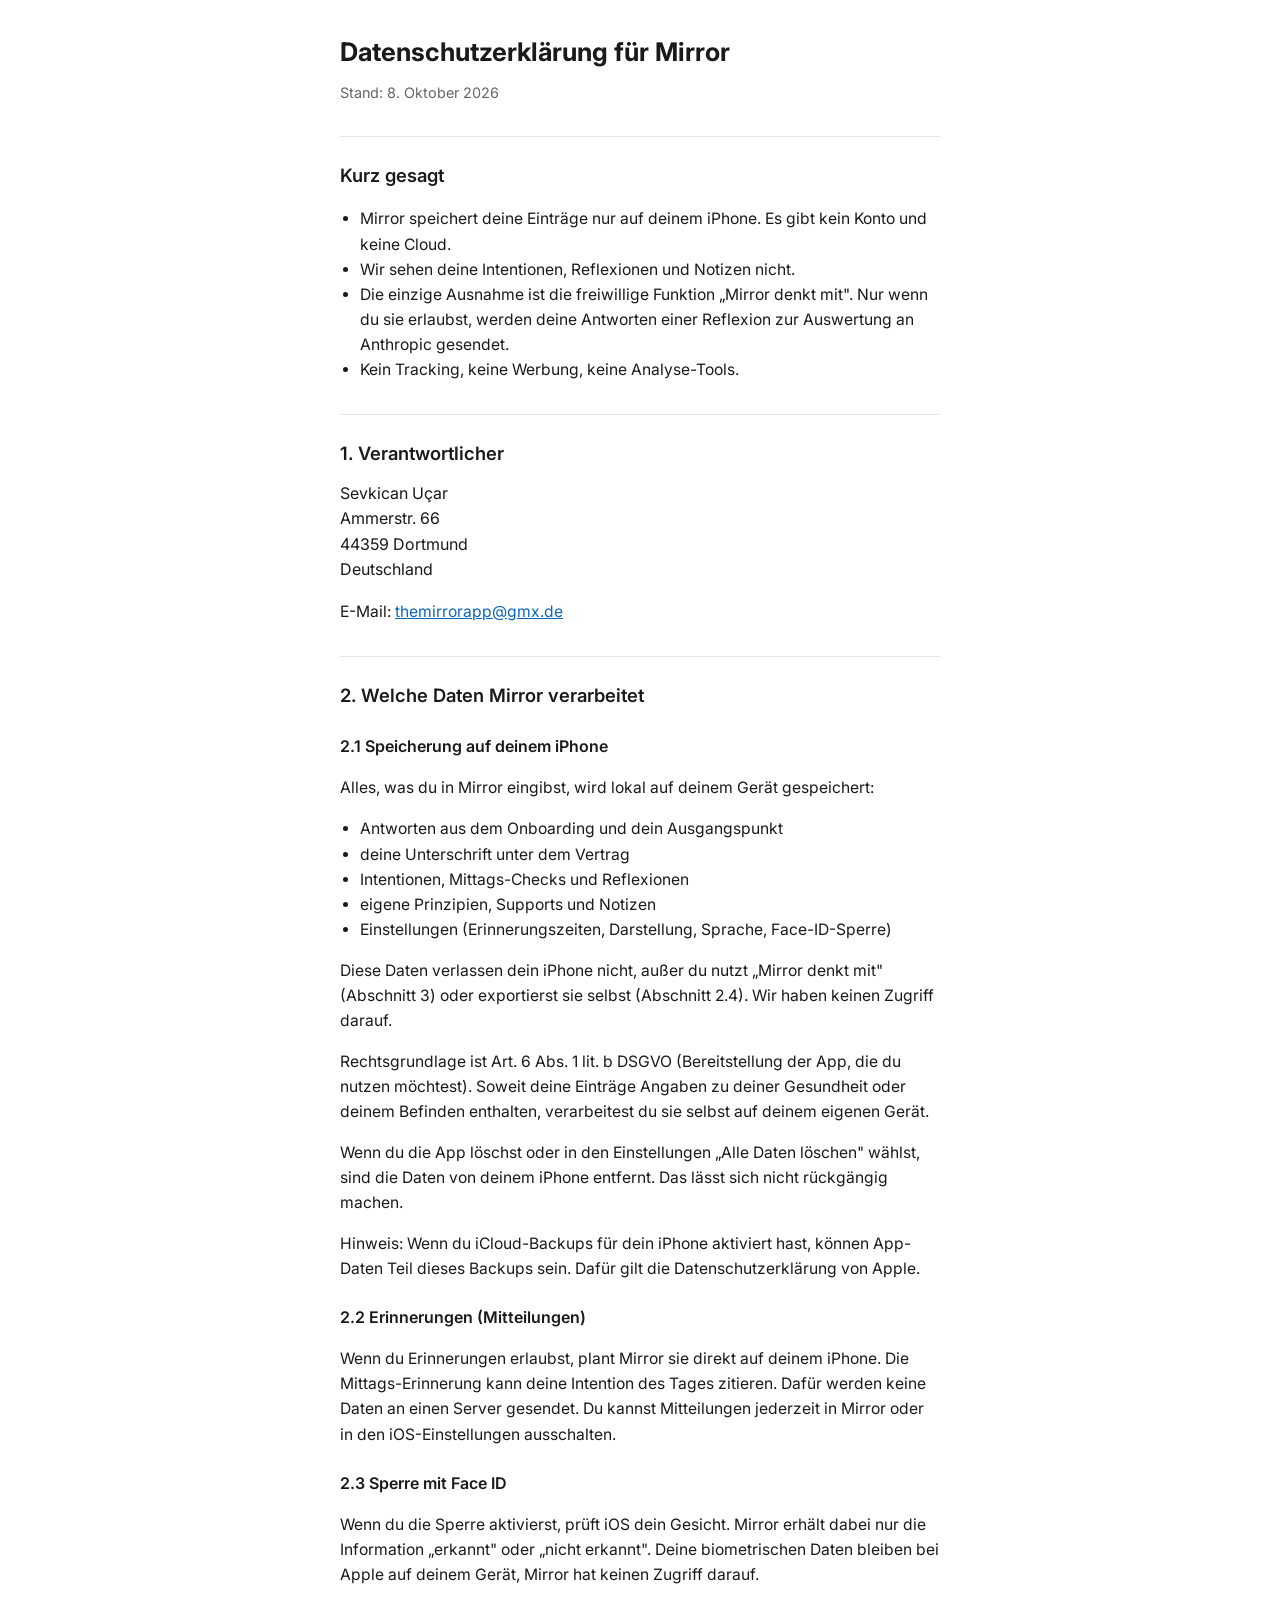
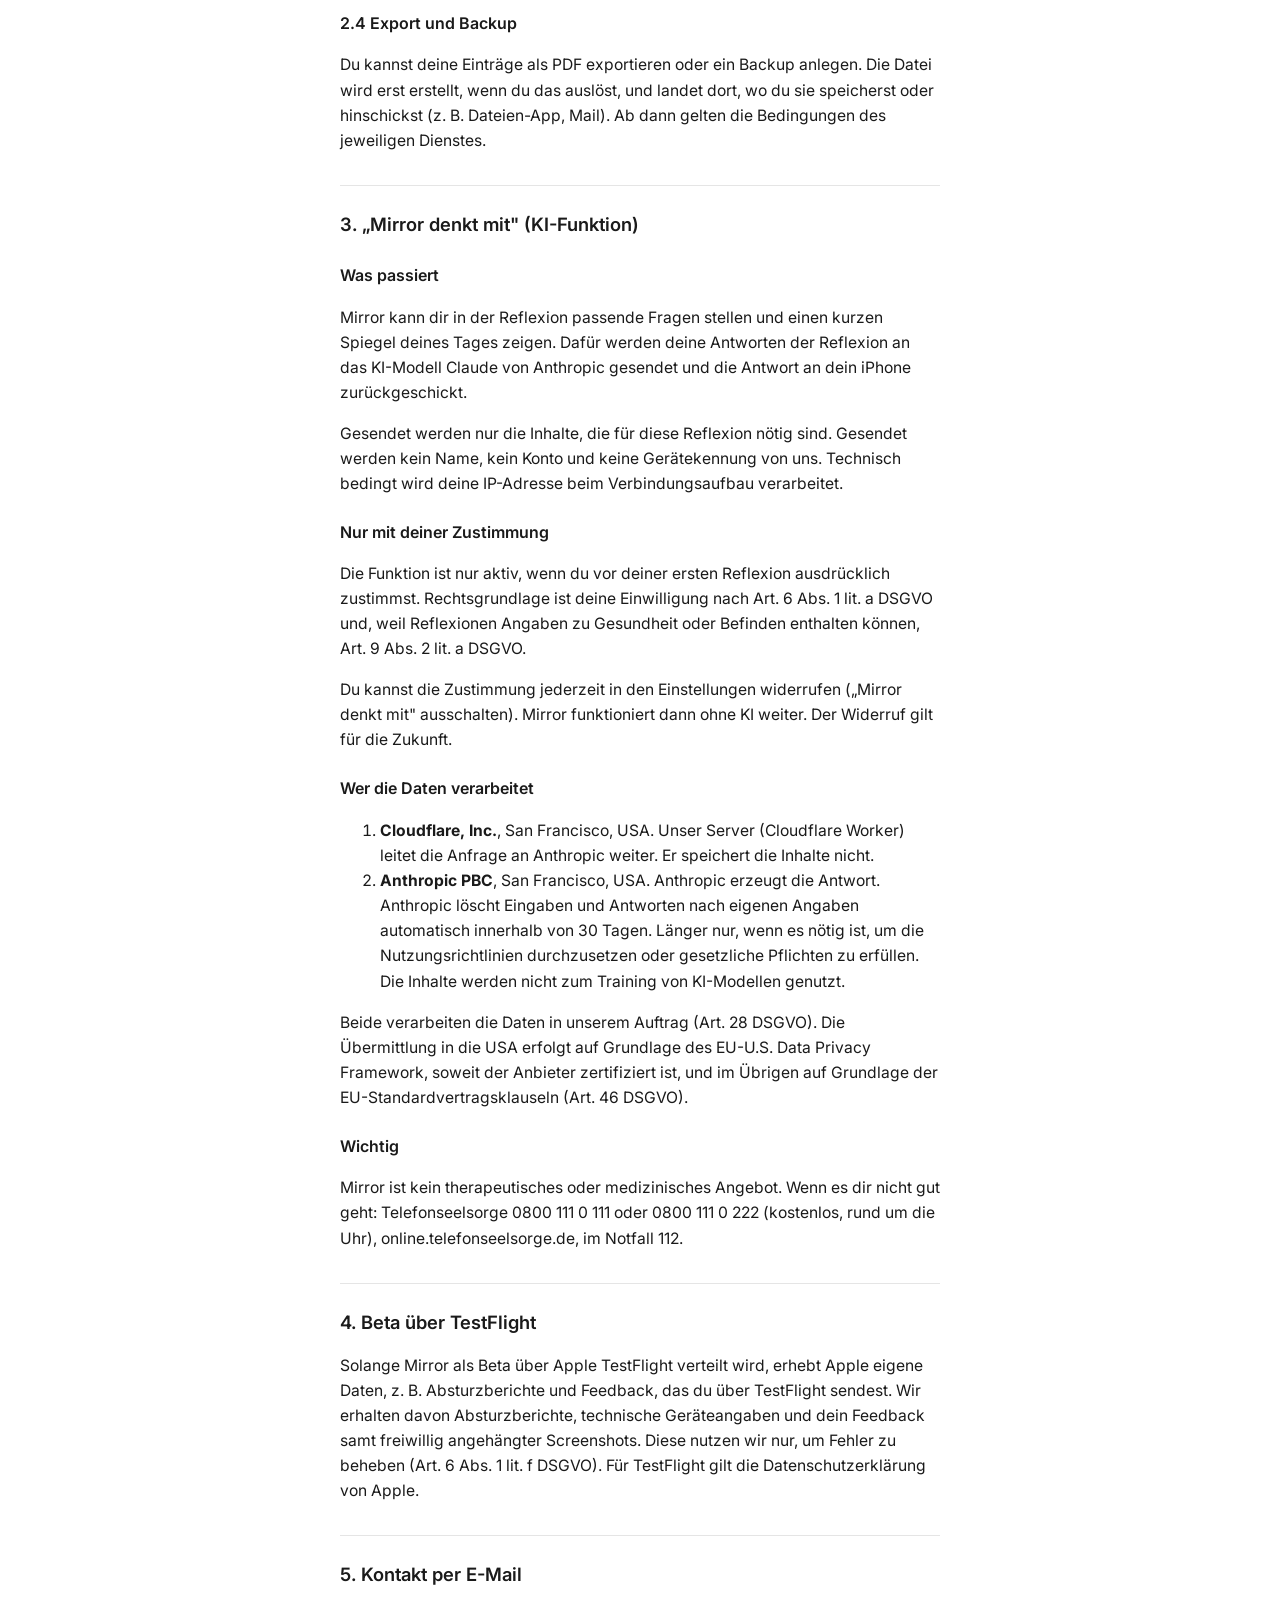
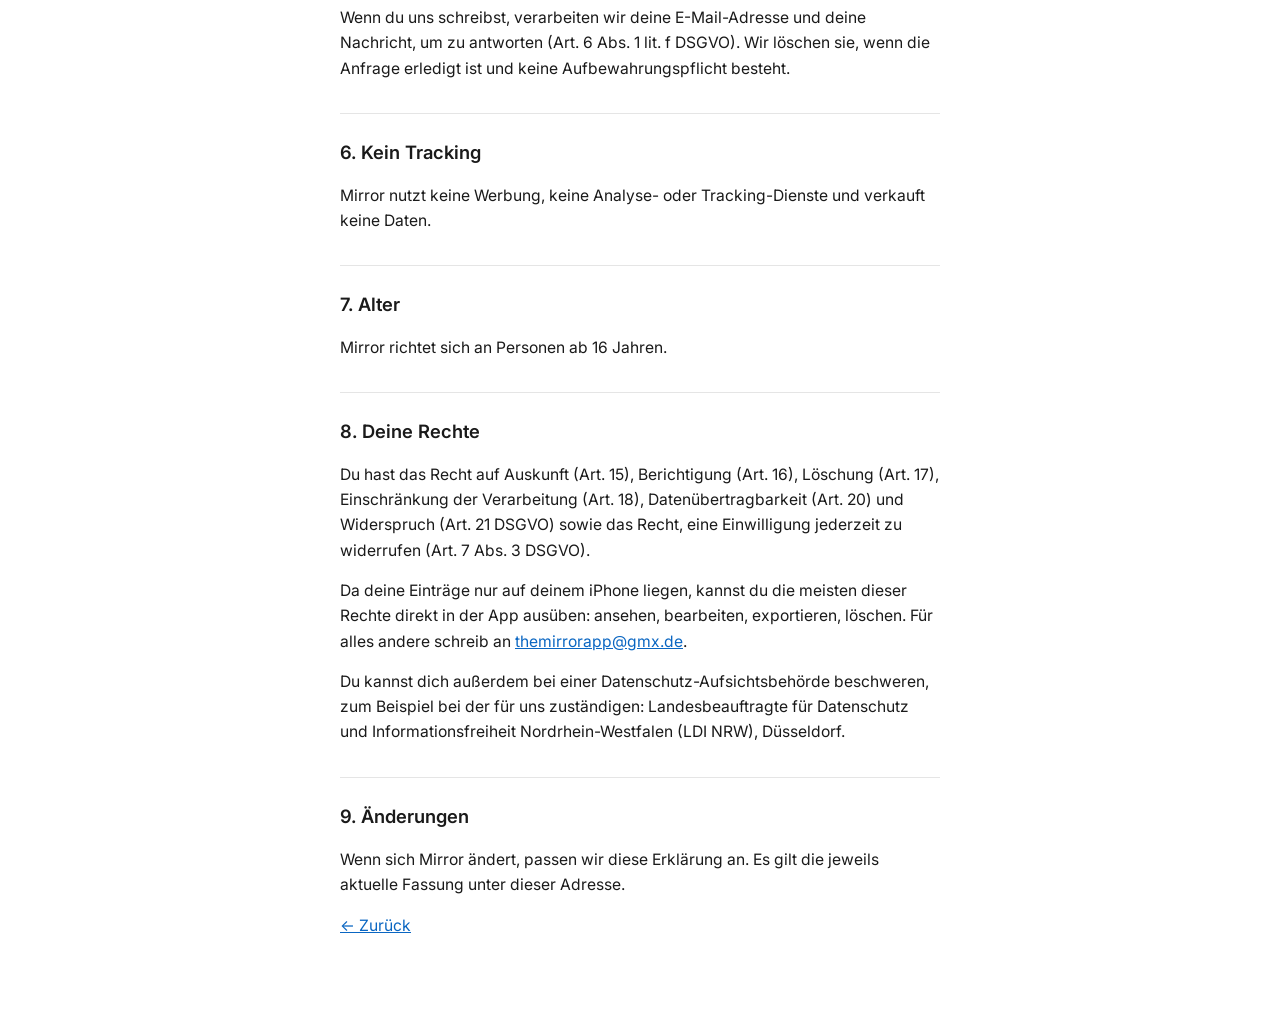
==== datenschutz.html @ 430c2a7f "Datenschutzerklärung und Impressum veröffentlichen Co-Authored-By: Claude Sonnet 5 <noreply@anthropi" ====
<!DOCTYPE html>
<html lang="de">
<head>
<meta charset="UTF-8">
<meta name="viewport" content="width=device-width, initial-scale=1">
<title>Datenschutzerklärung — Mirror</title>
<link rel="preconnect" href="https://fonts.googleapis.com">
<link rel="preconnect" href="https://fonts.gstatic.com" crossorigin>
<link href="https://fonts.googleapis.com/css2?family=Inter:wght@400;600;700&display=swap" rel="stylesheet">
<link rel="stylesheet" href="style.css">
</head>
<body>
<main>
  <h1>Datenschutzerklärung für Mirror</h1>
  <p class="meta">Stand: 8. Oktober 2026</p>

  <h2>Kurz gesagt</h2>
  <ul>
    <li>Mirror speichert deine Einträge nur auf deinem iPhone. Es gibt kein Konto und keine Cloud.</li>
    <li>Wir sehen deine Intentionen, Reflexionen und Notizen nicht.</li>
    <li>Die einzige Ausnahme ist die freiwillige Funktion „Mirror denkt mit". Nur wenn du sie erlaubst, werden deine Antworten einer Reflexion zur Auswertung an Anthropic gesendet.</li>
    <li>Kein Tracking, keine Werbung, keine Analyse-Tools.</li>
  </ul>

  <h2>1. Verantwortlicher</h2>
  <address>
    Sevkican Uçar<br>
    Ammerstr. 66<br>
    44359 Dortmund<br>
    Deutschland
  </address>
  <p>E-Mail: <a href="mailto:themirrorapp@gmx.de">themirrorapp@gmx.de</a></p>

  <h2>2. Welche Daten Mirror verarbeitet</h2>

  <h3>2.1 Speicherung auf deinem iPhone</h3>
  <p>Alles, was du in Mirror eingibst, wird lokal auf deinem Gerät gespeichert:</p>
  <ul>
    <li>Antworten aus dem Onboarding und dein Ausgangspunkt</li>
    <li>deine Unterschrift unter dem Vertrag</li>
    <li>Intentionen, Mittags-Checks und Reflexionen</li>
    <li>eigene Prinzipien, Supports und Notizen</li>
    <li>Einstellungen (Erinnerungszeiten, Darstellung, Sprache, Face-ID-Sperre)</li>
  </ul>
  <p>Diese Daten verlassen dein iPhone nicht, außer du nutzt „Mirror denkt mit" (Abschnitt 3) oder exportierst sie selbst (Abschnitt 2.4). Wir haben keinen Zugriff darauf.</p>
  <p>Rechtsgrundlage ist Art. 6 Abs. 1 lit. b DSGVO (Bereitstellung der App, die du nutzen möchtest). Soweit deine Einträge Angaben zu deiner Gesundheit oder deinem Befinden enthalten, verarbeitest du sie selbst auf deinem eigenen Gerät.</p>
  <p>Wenn du die App löschst oder in den Einstellungen „Alle Daten löschen" wählst, sind die Daten von deinem iPhone entfernt. Das lässt sich nicht rückgängig machen.</p>
  <p>Hinweis: Wenn du iCloud-Backups für dein iPhone aktiviert hast, können App-Daten Teil dieses Backups sein. Dafür gilt die Datenschutzerklärung von Apple.</p>

  <h3>2.2 Erinnerungen (Mitteilungen)</h3>
  <p>Wenn du Erinnerungen erlaubst, plant Mirror sie direkt auf deinem iPhone. Die Mittags-Erinnerung kann deine Intention des Tages zitieren. Dafür werden keine Daten an einen Server gesendet. Du kannst Mitteilungen jederzeit in Mirror oder in den iOS-Einstellungen ausschalten.</p>

  <h3>2.3 Sperre mit Face ID</h3>
  <p>Wenn du die Sperre aktivierst, prüft iOS dein Gesicht. Mirror erhält dabei nur die Information „erkannt" oder „nicht erkannt". Deine biometrischen Daten bleiben bei Apple auf deinem Gerät, Mirror hat keinen Zugriff darauf.</p>

  <h3>2.4 Export und Backup</h3>
  <p>Du kannst deine Einträge als PDF exportieren oder ein Backup anlegen. Die Datei wird erst erstellt, wenn du das auslöst, und landet dort, wo du sie speicherst oder hinschickst (z. B. Dateien-App, Mail). Ab dann gelten die Bedingungen des jeweiligen Dienstes.</p>

  <h2>3. „Mirror denkt mit" (KI-Funktion)</h2>

  <h3>Was passiert</h3>
  <p>Mirror kann dir in der Reflexion passende Fragen stellen und einen kurzen Spiegel deines Tages zeigen. Dafür werden deine Antworten der Reflexion an das KI-Modell Claude von Anthropic gesendet und die Antwort an dein iPhone zurückgeschickt.</p>
  <p>Gesendet werden nur die Inhalte, die für diese Reflexion nötig sind. Gesendet werden kein Name, kein Konto und keine Gerätekennung von uns. Technisch bedingt wird deine IP-Adresse beim Verbindungsaufbau verarbeitet.</p>

  <h3>Nur mit deiner Zustimmung</h3>
  <p>Die Funktion ist nur aktiv, wenn du vor deiner ersten Reflexion ausdrücklich zustimmst. Rechtsgrundlage ist deine Einwilligung nach Art. 6 Abs. 1 lit. a DSGVO und, weil Reflexionen Angaben zu Gesundheit oder Befinden enthalten können, Art. 9 Abs. 2 lit. a DSGVO.</p>
  <p>Du kannst die Zustimmung jederzeit in den Einstellungen widerrufen („Mirror denkt mit" ausschalten). Mirror funktioniert dann ohne KI weiter. Der Widerruf gilt für die Zukunft.</p>

  <h3>Wer die Daten verarbeitet</h3>
  <ol>
    <li><strong>Cloudflare, Inc.</strong>, San Francisco, USA. Unser Server (Cloudflare Worker) leitet die Anfrage an Anthropic weiter. Er speichert die Inhalte nicht.</li>
    <li><strong>Anthropic PBC</strong>, San Francisco, USA. Anthropic erzeugt die Antwort. Anthropic löscht Eingaben und Antworten nach eigenen Angaben automatisch innerhalb von 30 Tagen. Länger nur, wenn es nötig ist, um die Nutzungsrichtlinien durchzusetzen oder gesetzliche Pflichten zu erfüllen. Die Inhalte werden nicht zum Training von KI-Modellen genutzt.</li>
  </ol>
  <p>Beide verarbeiten die Daten in unserem Auftrag (Art. 28 DSGVO). Die Übermittlung in die USA erfolgt auf Grundlage des EU-U.S. Data Privacy Framework, soweit der Anbieter zertifiziert ist, und im Übrigen auf Grundlage der EU-Standardvertragsklauseln (Art. 46 DSGVO).</p>

  <h3>Wichtig</h3>
  <p>Mirror ist kein therapeutisches oder medizinisches Angebot. Wenn es dir nicht gut geht: Telefonseelsorge 0800 111 0 111 oder 0800 111 0 222 (kostenlos, rund um die Uhr), online.telefonseelsorge.de, im Notfall 112.</p>

  <h2>4. Beta über TestFlight</h2>
  <p>Solange Mirror als Beta über Apple TestFlight verteilt wird, erhebt Apple eigene Daten, z. B. Absturzberichte und Feedback, das du über TestFlight sendest. Wir erhalten davon Absturzberichte, technische Geräteangaben und dein Feedback samt freiwillig angehängter Screenshots. Diese nutzen wir nur, um Fehler zu beheben (Art. 6 Abs. 1 lit. f DSGVO). Für TestFlight gilt die Datenschutzerklärung von Apple.</p>

  <h2>5. Kontakt per E-Mail</h2>
  <p>Wenn du uns schreibst, verarbeiten wir deine E-Mail-Adresse und deine Nachricht, um zu antworten (Art. 6 Abs. 1 lit. f DSGVO). Wir löschen sie, wenn die Anfrage erledigt ist und keine Aufbewahrungspflicht besteht.</p>

  <h2>6. Kein Tracking</h2>
  <p>Mirror nutzt keine Werbung, keine Analyse- oder Tracking-Dienste und verkauft keine Daten.</p>

  <h2>7. Alter</h2>
  <p>Mirror richtet sich an Personen ab 16 Jahren.</p>

  <h2>8. Deine Rechte</h2>
  <p>Du hast das Recht auf Auskunft (Art. 15), Berichtigung (Art. 16), Löschung (Art. 17), Einschränkung der Verarbeitung (Art. 18), Datenübertragbarkeit (Art. 20) und Widerspruch (Art. 21 DSGVO) sowie das Recht, eine Einwilligung jederzeit zu widerrufen (Art. 7 Abs. 3 DSGVO).</p>
  <p>Da deine Einträge nur auf deinem iPhone liegen, kannst du die meisten dieser Rechte direkt in der App ausüben: ansehen, bearbeiten, exportieren, löschen. Für alles andere schreib an <a href="mailto:themirrorapp@gmx.de">themirrorapp@gmx.de</a>.</p>
  <p>Du kannst dich außerdem bei einer Datenschutz-Aufsichtsbehörde beschweren, zum Beispiel bei der für uns zuständigen: Landesbeauftragte für Datenschutz und Informationsfreiheit Nordrhein-Westfalen (LDI NRW), Düsseldorf.</p>

  <h2>9. Änderungen</h2>
  <p>Wenn sich Mirror ändert, passen wir diese Erklärung an. Es gilt die jeweils aktuelle Fassung unter dieser Adresse.</p>

  <p><a href="index.html">&larr; Zurück</a></p>
</main>
</body>
</html>
---- style.css ----
:root {
  --bg: #ffffff;
  --fg: #1a1a1a;
  --muted: #666666;
  --link: #0a66c2;
  --border: #e5e5e5;
}

@media (prefers-color-scheme: dark) {
  :root {
    --bg: #121212;
    --fg: #f0f0f0;
    --muted: #a0a0a0;
    --link: #6ab0f3;
    --border: #2a2a2a;
  }
}

* {
  box-sizing: border-box;
}

body {
  margin: 0;
  background: var(--bg);
  color: var(--fg);
  font-family: 'Inter', -apple-system, BlinkMacSystemFont, 'Segoe UI', sans-serif;
  line-height: 1.6;
  -webkit-font-smoothing: antialiased;
}

main {
  max-width: 640px;
  margin: 0 auto;
  padding: 32px 20px 64px;
}

h1 {
  font-size: 1.6rem;
  font-weight: 700;
  margin: 0 0 8px;
}

h2 {
  font-size: 1.15rem;
  font-weight: 600;
  margin: 32px 0 12px;
  border-top: 1px solid var(--border);
  padding-top: 24px;
}

h3 {
  font-size: 1rem;
  font-weight: 600;
  margin: 24px 0 8px;
}

p, li {
  font-size: 0.98rem;
}

.meta {
  color: var(--muted);
  font-size: 0.9rem;
  margin: 0 0 24px;
}

a {
  color: var(--link);
  text-decoration: underline;
}

ul {
  padding-left: 20px;
}

.index-links {
  list-style: none;
  padding: 0;
  margin-top: 24px;
}

.index-links li {
  margin-bottom: 12px;
}

.index-links a {
  display: inline-block;
  font-size: 1.05rem;
}

address {
  font-style: normal;
}
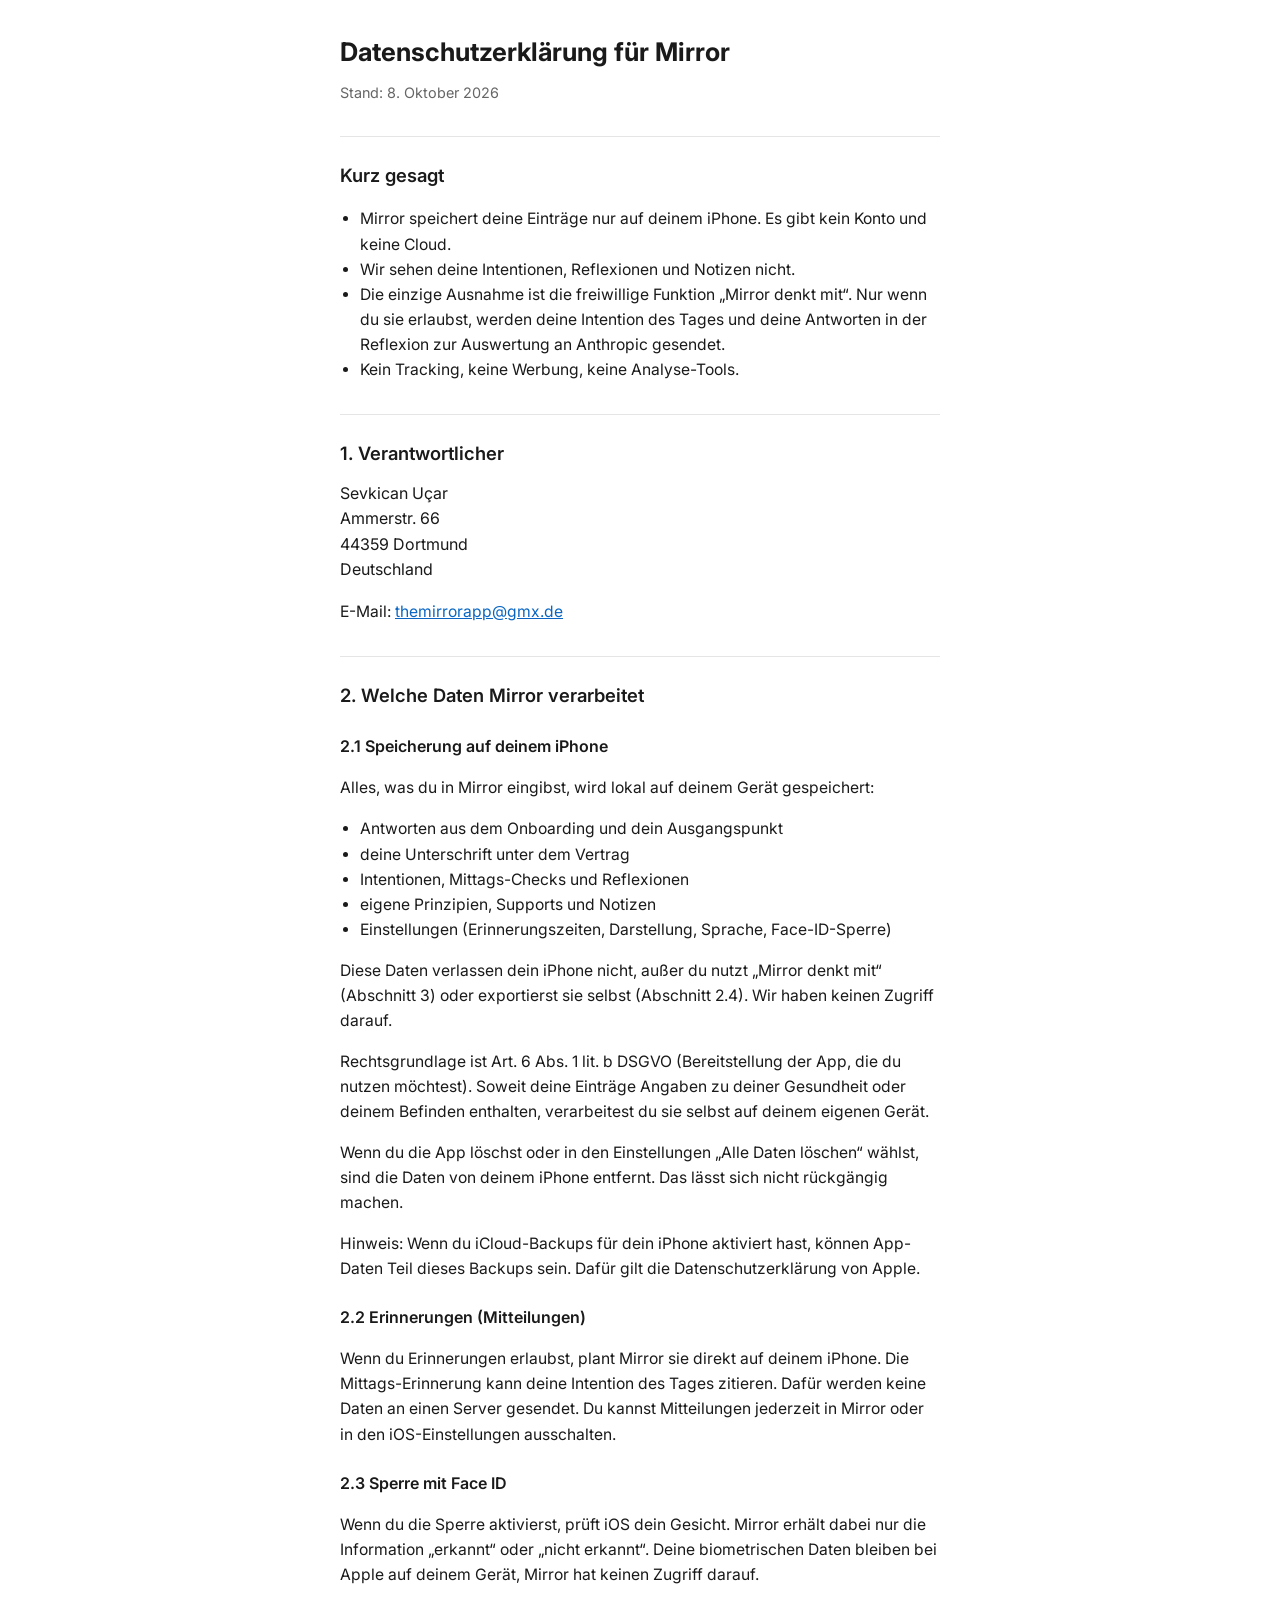
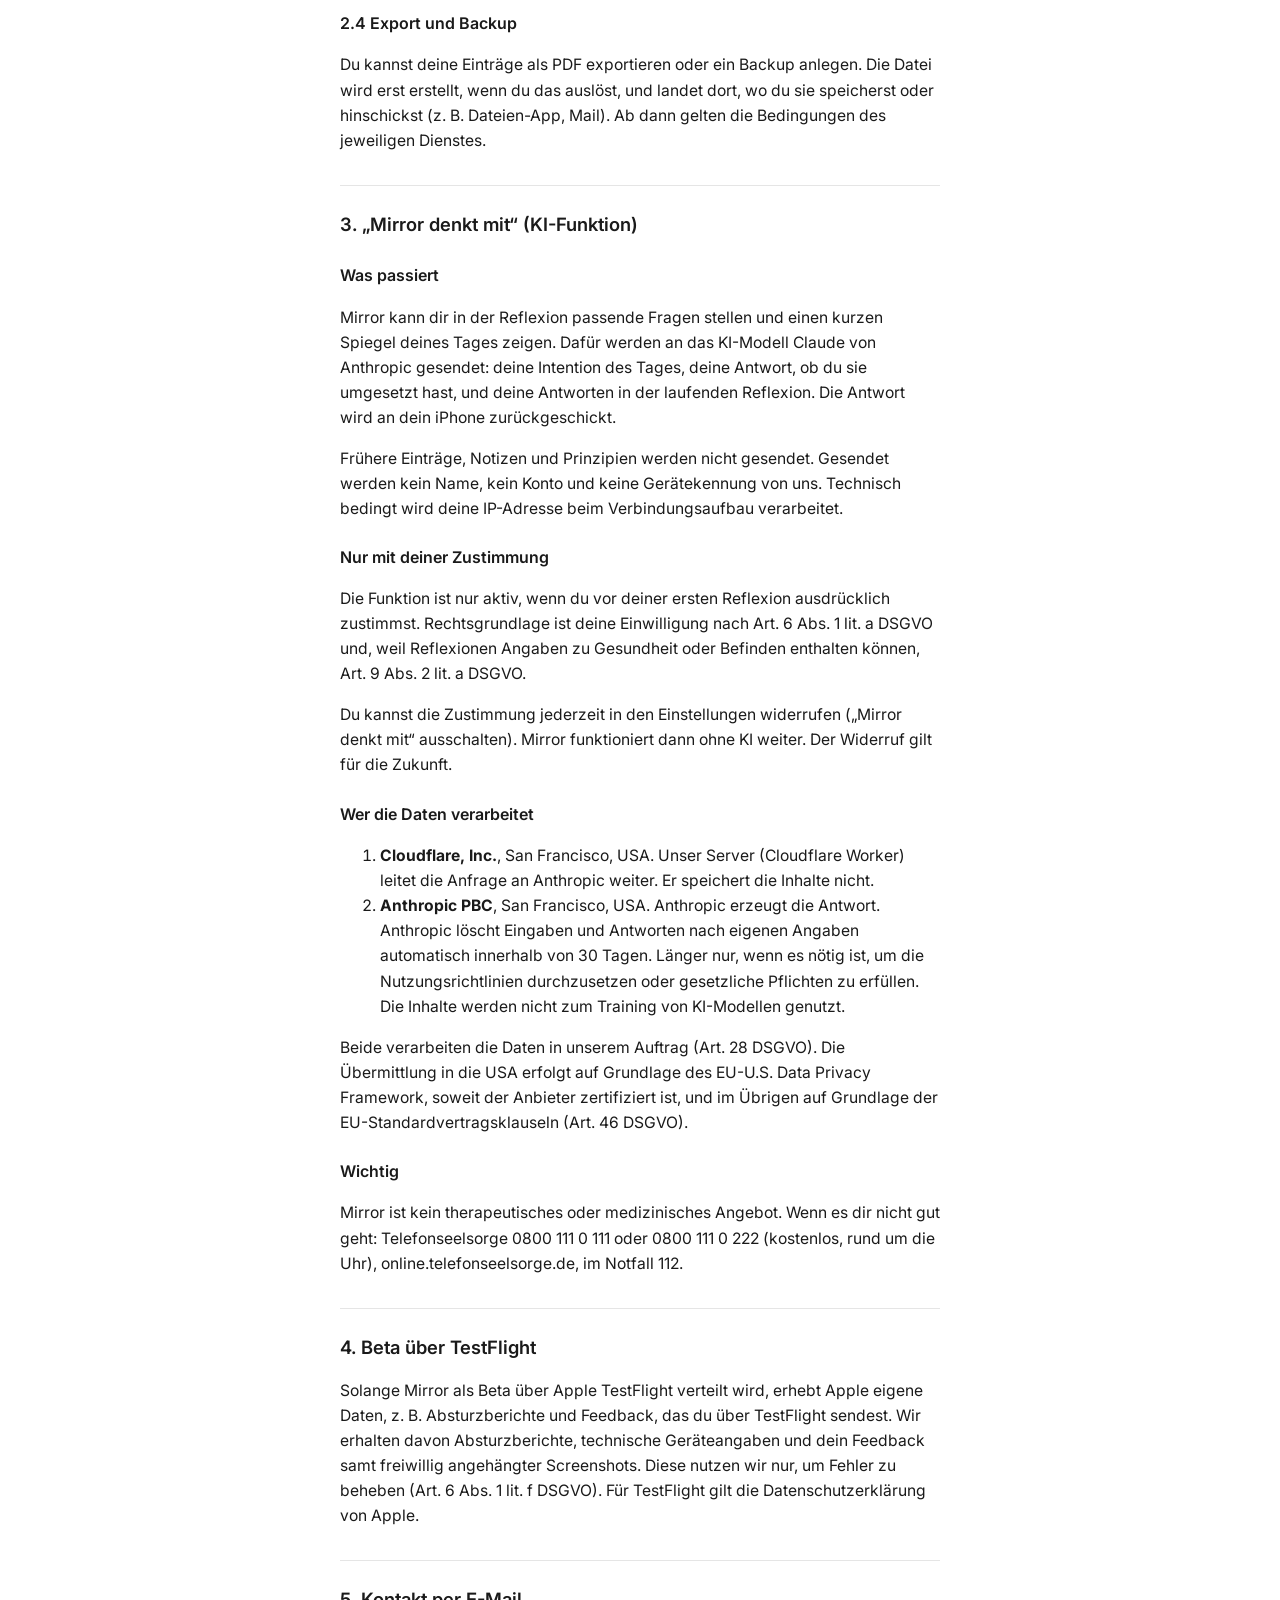
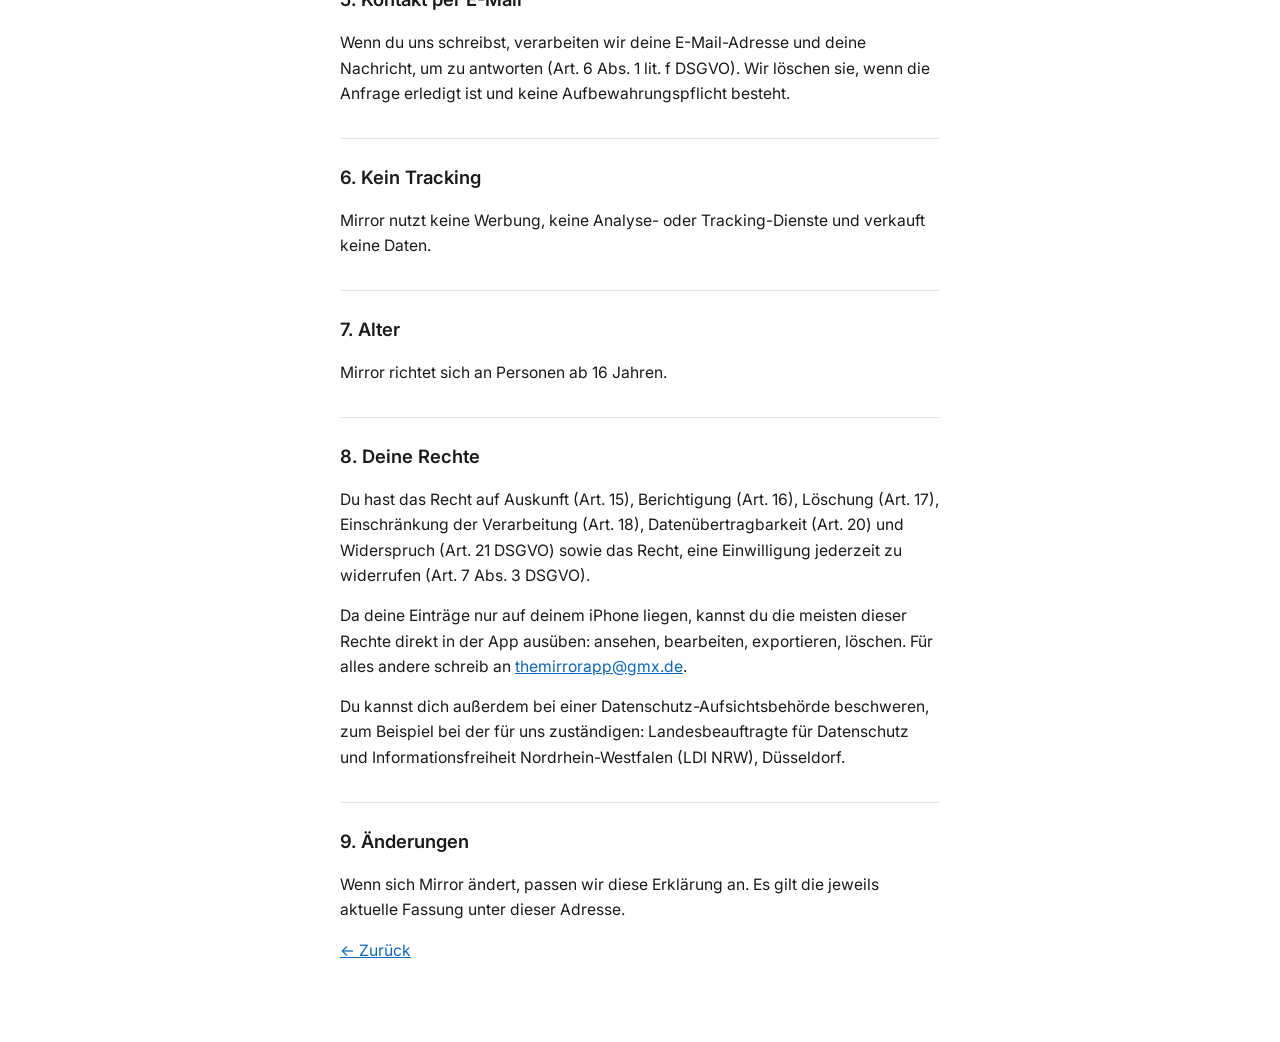
==== commit b3e7f3c4: "Datenschutzerklärung: gesendete Daten bei „Mirror denkt mit“ präzisiert Außerdem schließende Anführu" ====
--- a/datenschutz.html
+++ b/datenschutz.html
@@ -18,7 +18,7 @@
   <ul>
     <li>Mirror speichert deine Einträge nur auf deinem iPhone. Es gibt kein Konto und keine Cloud.</li>
     <li>Wir sehen deine Intentionen, Reflexionen und Notizen nicht.</li>
-    <li>Die einzige Ausnahme ist die freiwillige Funktion „Mirror denkt mit". Nur wenn du sie erlaubst, werden deine Antworten einer Reflexion zur Auswertung an Anthropic gesendet.</li>
+    <li>Die einzige Ausnahme ist die freiwillige Funktion „Mirror denkt mit“. Nur wenn du sie erlaubst, werden deine Intention des Tages und deine Antworten in der Reflexion zur Auswertung an Anthropic gesendet.</li>
     <li>Kein Tracking, keine Werbung, keine Analyse-Tools.</li>
   </ul>
 
@@ -42,29 +42,29 @@
     <li>eigene Prinzipien, Supports und Notizen</li>
     <li>Einstellungen (Erinnerungszeiten, Darstellung, Sprache, Face-ID-Sperre)</li>
   </ul>
-  <p>Diese Daten verlassen dein iPhone nicht, außer du nutzt „Mirror denkt mit" (Abschnitt 3) oder exportierst sie selbst (Abschnitt 2.4). Wir haben keinen Zugriff darauf.</p>
+  <p>Diese Daten verlassen dein iPhone nicht, außer du nutzt „Mirror denkt mit“ (Abschnitt 3) oder exportierst sie selbst (Abschnitt 2.4). Wir haben keinen Zugriff darauf.</p>
   <p>Rechtsgrundlage ist Art. 6 Abs. 1 lit. b DSGVO (Bereitstellung der App, die du nutzen möchtest). Soweit deine Einträge Angaben zu deiner Gesundheit oder deinem Befinden enthalten, verarbeitest du sie selbst auf deinem eigenen Gerät.</p>
-  <p>Wenn du die App löschst oder in den Einstellungen „Alle Daten löschen" wählst, sind die Daten von deinem iPhone entfernt. Das lässt sich nicht rückgängig machen.</p>
+  <p>Wenn du die App löschst oder in den Einstellungen „Alle Daten löschen“ wählst, sind die Daten von deinem iPhone entfernt. Das lässt sich nicht rückgängig machen.</p>
   <p>Hinweis: Wenn du iCloud-Backups für dein iPhone aktiviert hast, können App-Daten Teil dieses Backups sein. Dafür gilt die Datenschutzerklärung von Apple.</p>
 
   <h3>2.2 Erinnerungen (Mitteilungen)</h3>
   <p>Wenn du Erinnerungen erlaubst, plant Mirror sie direkt auf deinem iPhone. Die Mittags-Erinnerung kann deine Intention des Tages zitieren. Dafür werden keine Daten an einen Server gesendet. Du kannst Mitteilungen jederzeit in Mirror oder in den iOS-Einstellungen ausschalten.</p>
 
   <h3>2.3 Sperre mit Face ID</h3>
-  <p>Wenn du die Sperre aktivierst, prüft iOS dein Gesicht. Mirror erhält dabei nur die Information „erkannt" oder „nicht erkannt". Deine biometrischen Daten bleiben bei Apple auf deinem Gerät, Mirror hat keinen Zugriff darauf.</p>
+  <p>Wenn du die Sperre aktivierst, prüft iOS dein Gesicht. Mirror erhält dabei nur die Information „erkannt“ oder „nicht erkannt“. Deine biometrischen Daten bleiben bei Apple auf deinem Gerät, Mirror hat keinen Zugriff darauf.</p>
 
   <h3>2.4 Export und Backup</h3>
   <p>Du kannst deine Einträge als PDF exportieren oder ein Backup anlegen. Die Datei wird erst erstellt, wenn du das auslöst, und landet dort, wo du sie speicherst oder hinschickst (z. B. Dateien-App, Mail). Ab dann gelten die Bedingungen des jeweiligen Dienstes.</p>
 
-  <h2>3. „Mirror denkt mit" (KI-Funktion)</h2>
+  <h2>3. „Mirror denkt mit“ (KI-Funktion)</h2>
 
   <h3>Was passiert</h3>
-  <p>Mirror kann dir in der Reflexion passende Fragen stellen und einen kurzen Spiegel deines Tages zeigen. Dafür werden deine Antworten der Reflexion an das KI-Modell Claude von Anthropic gesendet und die Antwort an dein iPhone zurückgeschickt.</p>
-  <p>Gesendet werden nur die Inhalte, die für diese Reflexion nötig sind. Gesendet werden kein Name, kein Konto und keine Gerätekennung von uns. Technisch bedingt wird deine IP-Adresse beim Verbindungsaufbau verarbeitet.</p>
+  <p>Mirror kann dir in der Reflexion passende Fragen stellen und einen kurzen Spiegel deines Tages zeigen. Dafür werden an das KI-Modell Claude von Anthropic gesendet: deine Intention des Tages, deine Antwort, ob du sie umgesetzt hast, und deine Antworten in der laufenden Reflexion. Die Antwort wird an dein iPhone zurückgeschickt.</p>
+  <p>Frühere Einträge, Notizen und Prinzipien werden nicht gesendet. Gesendet werden kein Name, kein Konto und keine Gerätekennung von uns. Technisch bedingt wird deine IP-Adresse beim Verbindungsaufbau verarbeitet.</p>
 
   <h3>Nur mit deiner Zustimmung</h3>
   <p>Die Funktion ist nur aktiv, wenn du vor deiner ersten Reflexion ausdrücklich zustimmst. Rechtsgrundlage ist deine Einwilligung nach Art. 6 Abs. 1 lit. a DSGVO und, weil Reflexionen Angaben zu Gesundheit oder Befinden enthalten können, Art. 9 Abs. 2 lit. a DSGVO.</p>
-  <p>Du kannst die Zustimmung jederzeit in den Einstellungen widerrufen („Mirror denkt mit" ausschalten). Mirror funktioniert dann ohne KI weiter. Der Widerruf gilt für die Zukunft.</p>
+  <p>Du kannst die Zustimmung jederzeit in den Einstellungen widerrufen („Mirror denkt mit“ ausschalten). Mirror funktioniert dann ohne KI weiter. Der Widerruf gilt für die Zukunft.</p>
 
   <h3>Wer die Daten verarbeitet</h3>
   <ol>
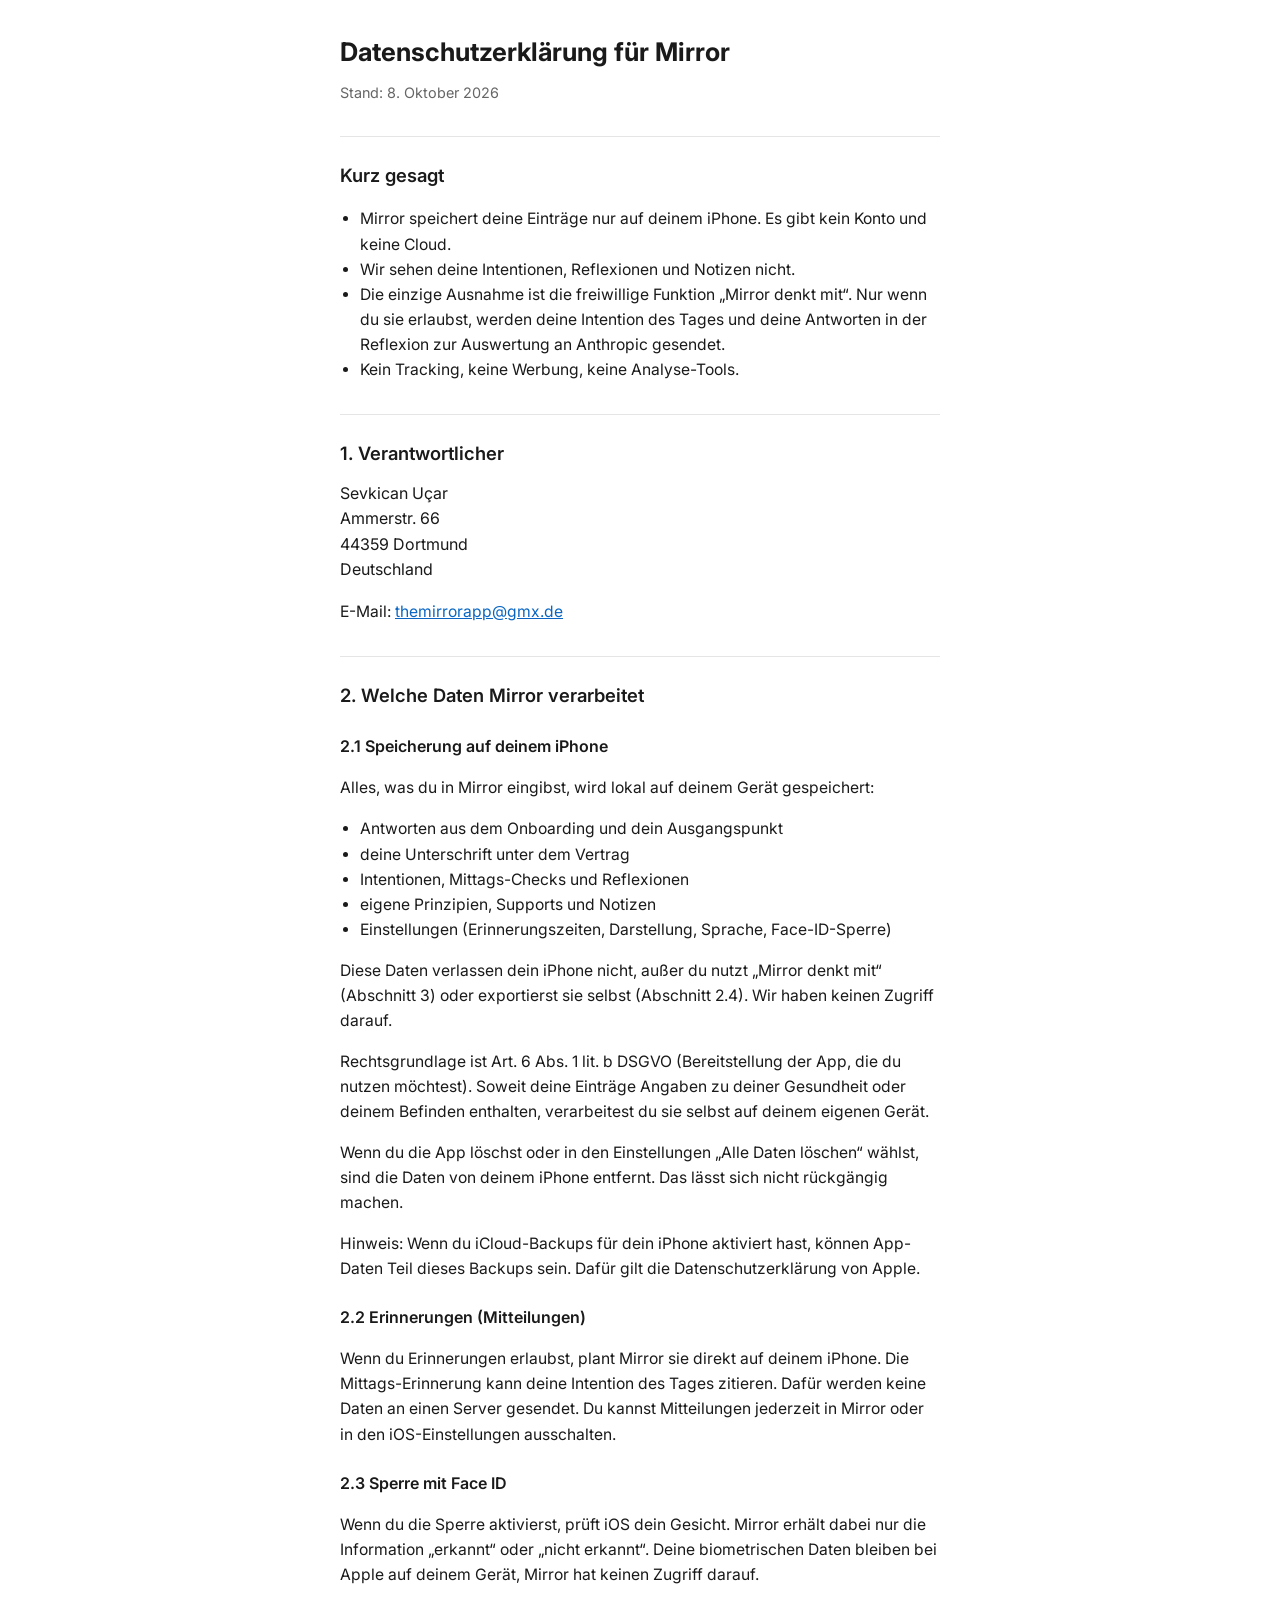
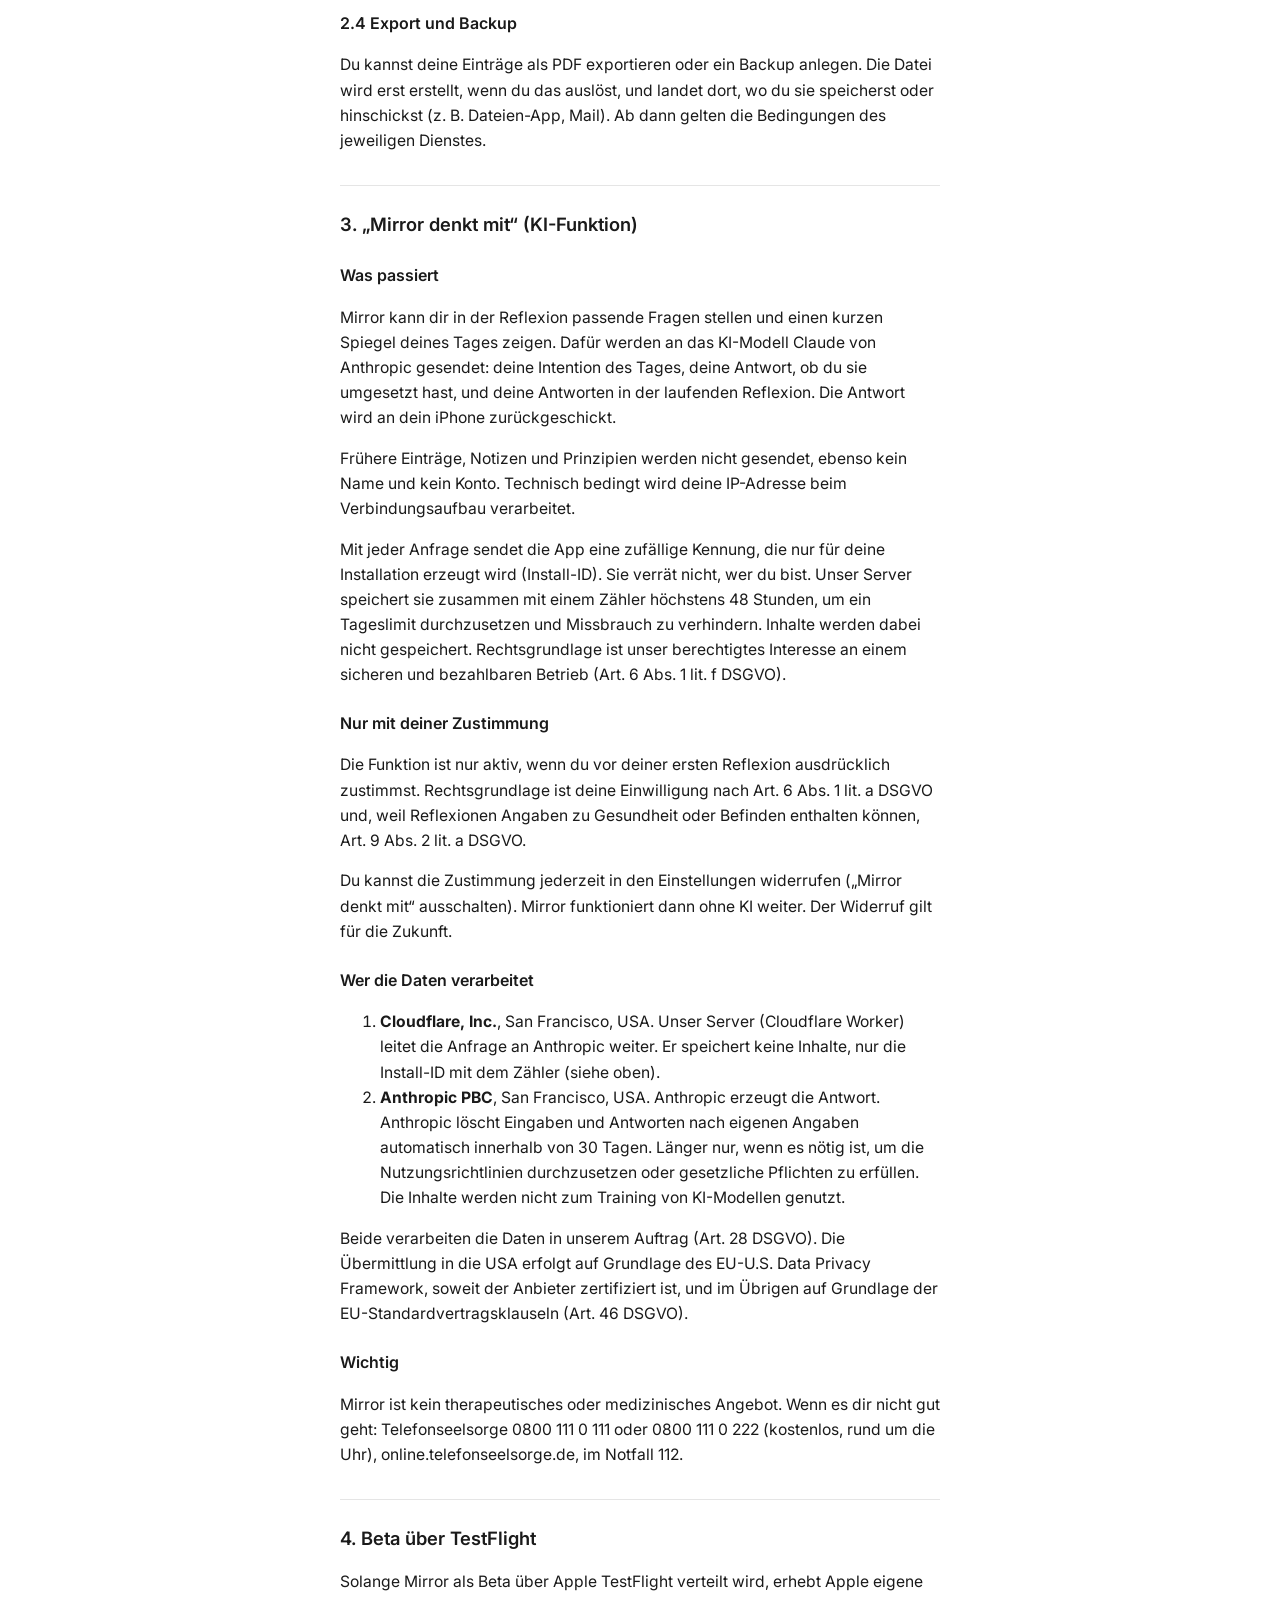
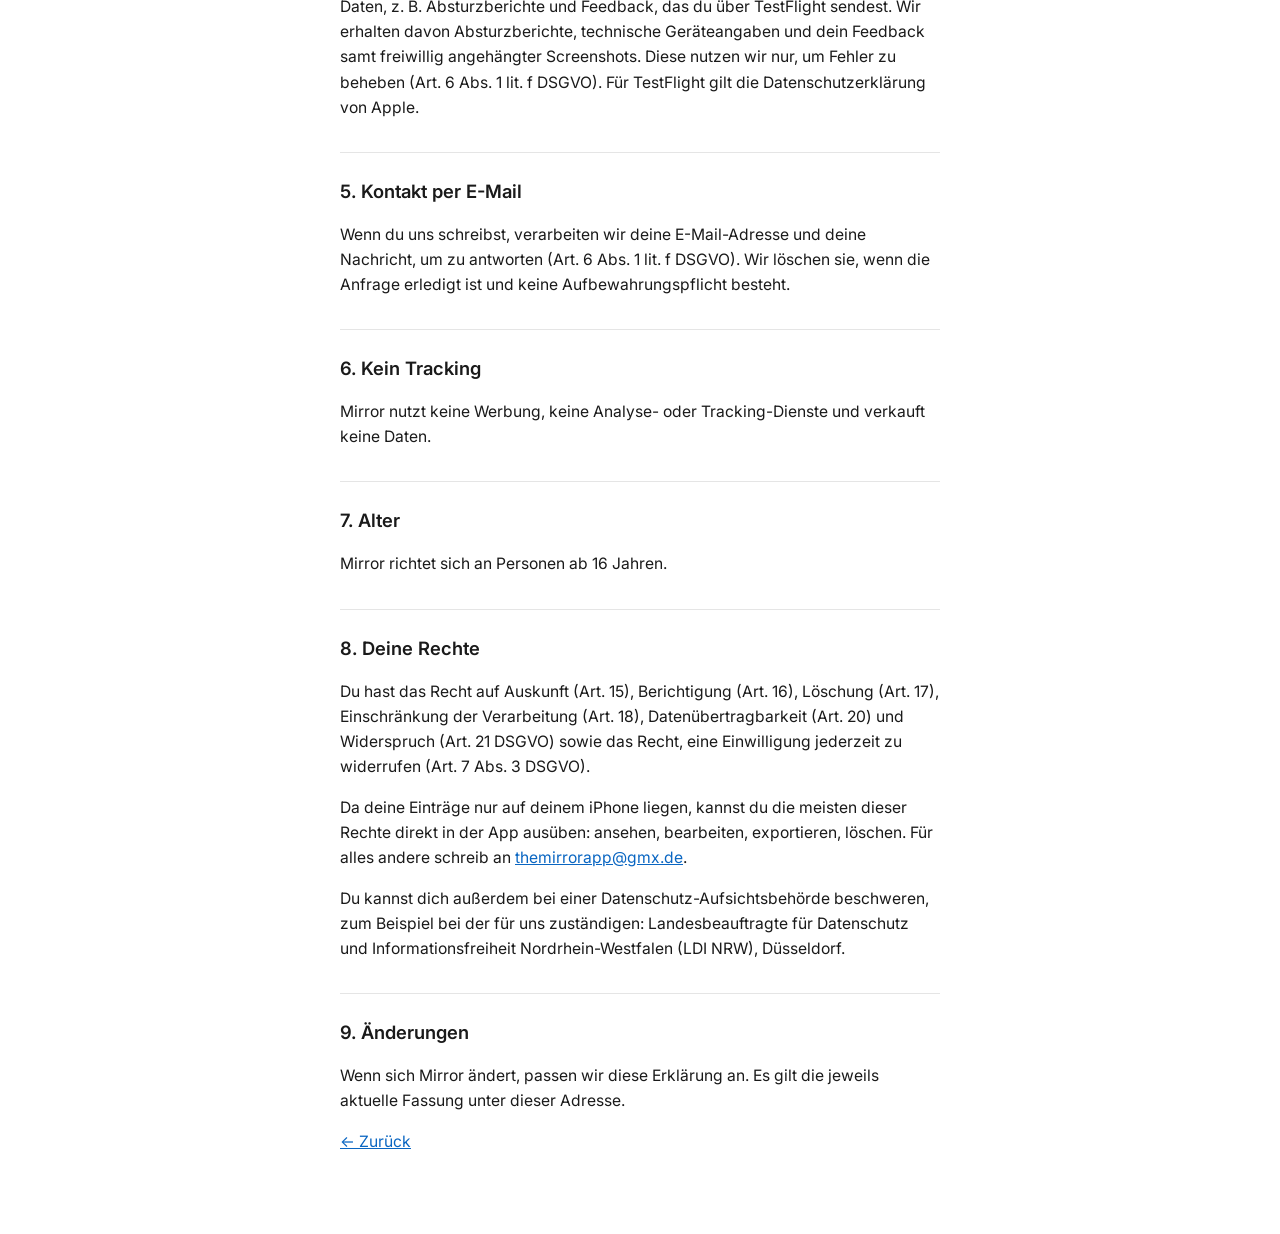
==== commit 98967264: "Datenschutzerklärung: Install-ID für das Tageslimit offenlegen Co-Authored-By: Claude Opus 5.5 <nore" ====
--- a/datenschutz.html
+++ b/datenschutz.html
@@ -60,7 +60,8 @@
 
   <h3>Was passiert</h3>
   <p>Mirror kann dir in der Reflexion passende Fragen stellen und einen kurzen Spiegel deines Tages zeigen. Dafür werden an das KI-Modell Claude von Anthropic gesendet: deine Intention des Tages, deine Antwort, ob du sie umgesetzt hast, und deine Antworten in der laufenden Reflexion. Die Antwort wird an dein iPhone zurückgeschickt.</p>
-  <p>Frühere Einträge, Notizen und Prinzipien werden nicht gesendet. Gesendet werden kein Name, kein Konto und keine Gerätekennung von uns. Technisch bedingt wird deine IP-Adresse beim Verbindungsaufbau verarbeitet.</p>
+  <p>Frühere Einträge, Notizen und Prinzipien werden nicht gesendet, ebenso kein Name und kein Konto. Technisch bedingt wird deine IP-Adresse beim Verbindungsaufbau verarbeitet.</p>
+  <p>Mit jeder Anfrage sendet die App eine zufällige Kennung, die nur für deine Installation erzeugt wird (Install-ID). Sie verrät nicht, wer du bist. Unser Server speichert sie zusammen mit einem Zähler höchstens 48 Stunden, um ein Tageslimit durchzusetzen und Missbrauch zu verhindern. Inhalte werden dabei nicht gespeichert. Rechtsgrundlage ist unser berechtigtes Interesse an einem sicheren und bezahlbaren Betrieb (Art. 6 Abs. 1 lit. f DSGVO).</p>
 
   <h3>Nur mit deiner Zustimmung</h3>
   <p>Die Funktion ist nur aktiv, wenn du vor deiner ersten Reflexion ausdrücklich zustimmst. Rechtsgrundlage ist deine Einwilligung nach Art. 6 Abs. 1 lit. a DSGVO und, weil Reflexionen Angaben zu Gesundheit oder Befinden enthalten können, Art. 9 Abs. 2 lit. a DSGVO.</p>
@@ -68,7 +69,7 @@
 
   <h3>Wer die Daten verarbeitet</h3>
   <ol>
-    <li><strong>Cloudflare, Inc.</strong>, San Francisco, USA. Unser Server (Cloudflare Worker) leitet die Anfrage an Anthropic weiter. Er speichert die Inhalte nicht.</li>
+    <li><strong>Cloudflare, Inc.</strong>, San Francisco, USA. Unser Server (Cloudflare Worker) leitet die Anfrage an Anthropic weiter. Er speichert keine Inhalte, nur die Install-ID mit dem Zähler (siehe oben).</li>
     <li><strong>Anthropic PBC</strong>, San Francisco, USA. Anthropic erzeugt die Antwort. Anthropic löscht Eingaben und Antworten nach eigenen Angaben automatisch innerhalb von 30 Tagen. Länger nur, wenn es nötig ist, um die Nutzungsrichtlinien durchzusetzen oder gesetzliche Pflichten zu erfüllen. Die Inhalte werden nicht zum Training von KI-Modellen genutzt.</li>
   </ol>
   <p>Beide verarbeiten die Daten in unserem Auftrag (Art. 28 DSGVO). Die Übermittlung in die USA erfolgt auf Grundlage des EU-U.S. Data Privacy Framework, soweit der Anbieter zertifiziert ist, und im Übrigen auf Grundlage der EU-Standardvertragsklauseln (Art. 46 DSGVO).</p>
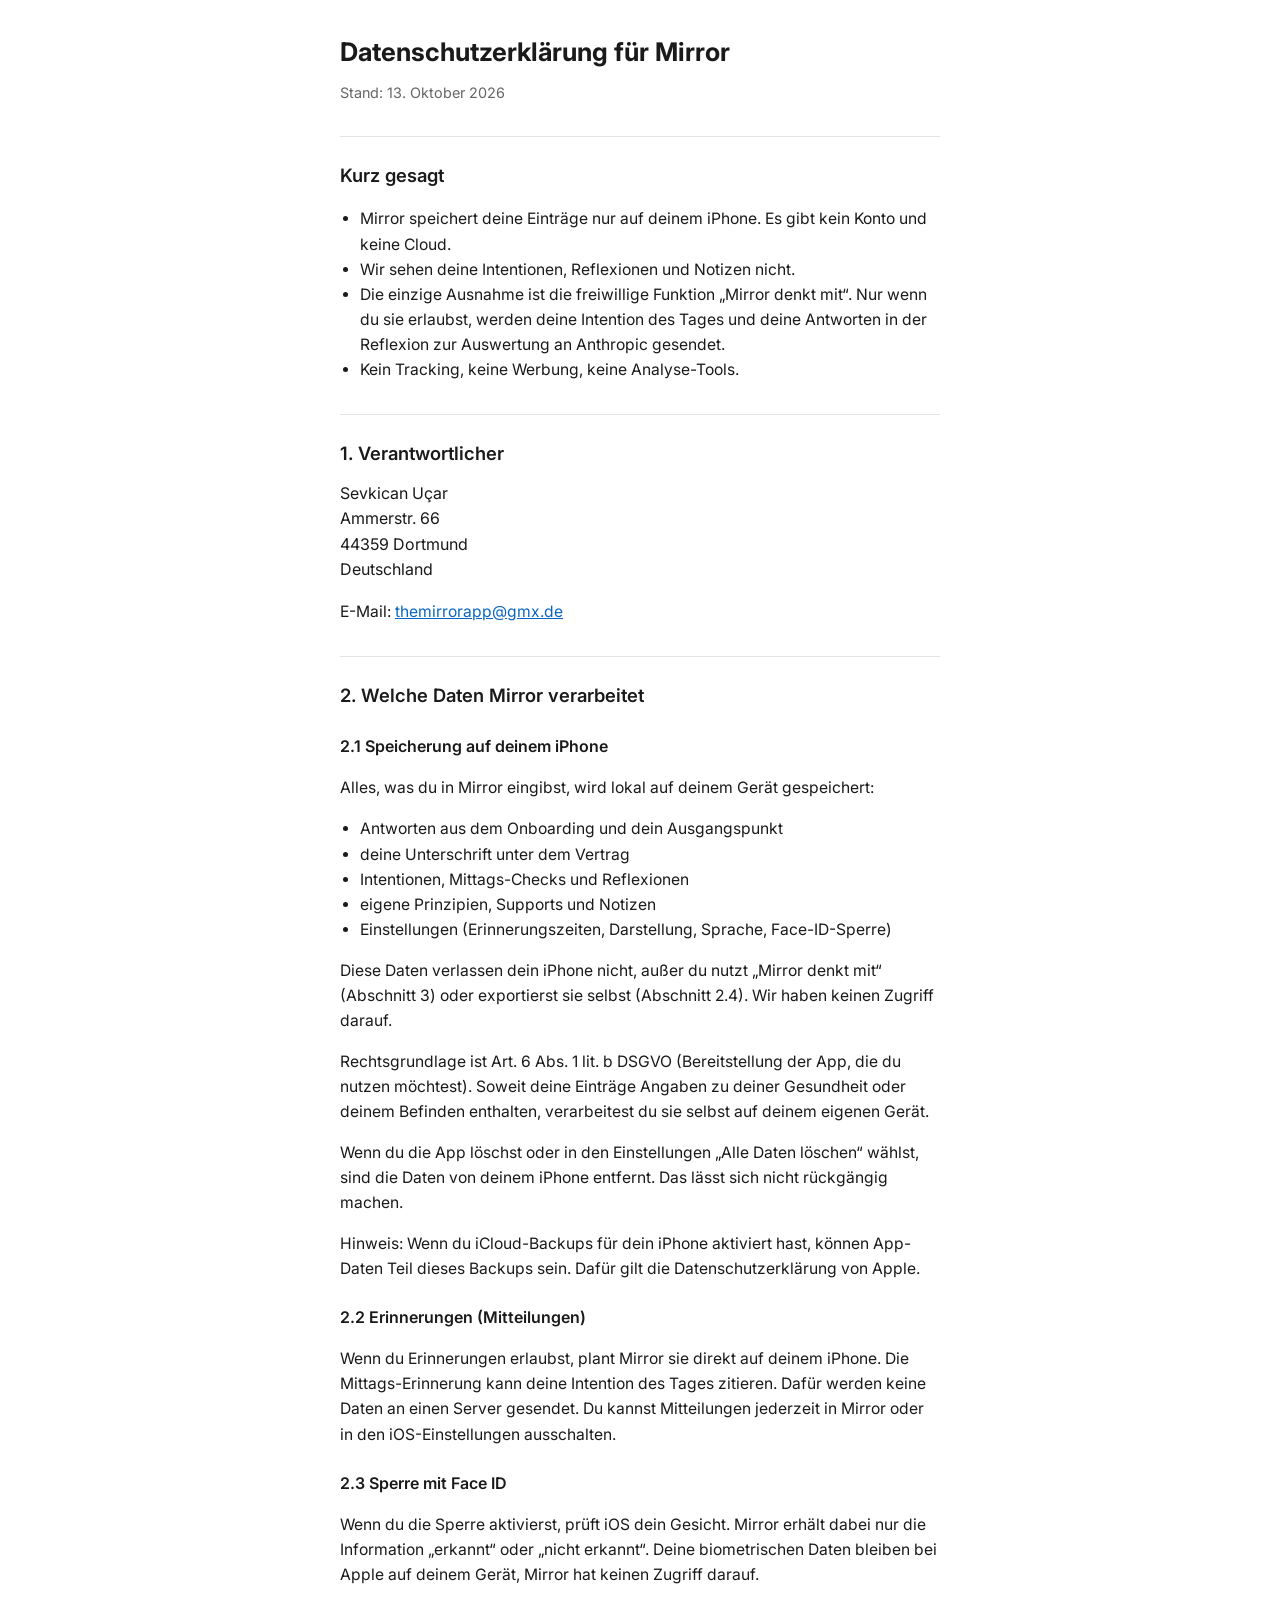
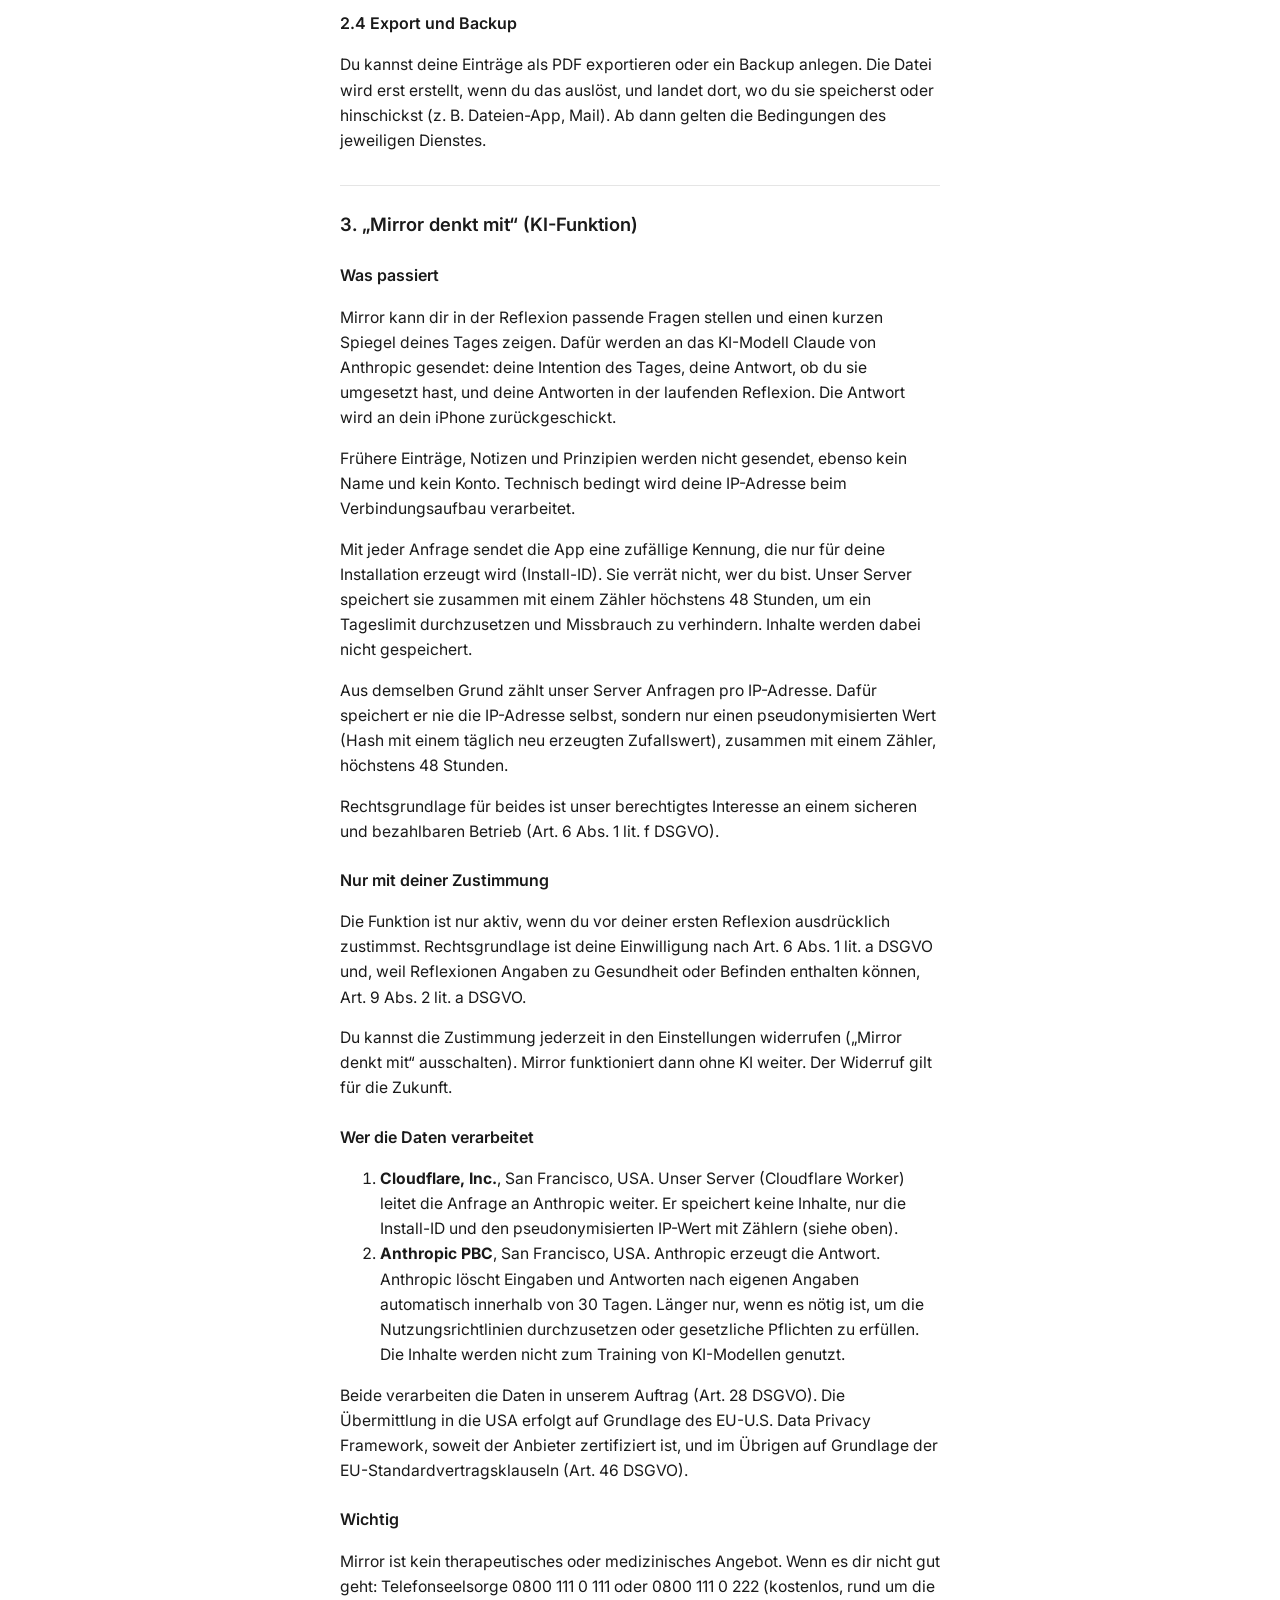
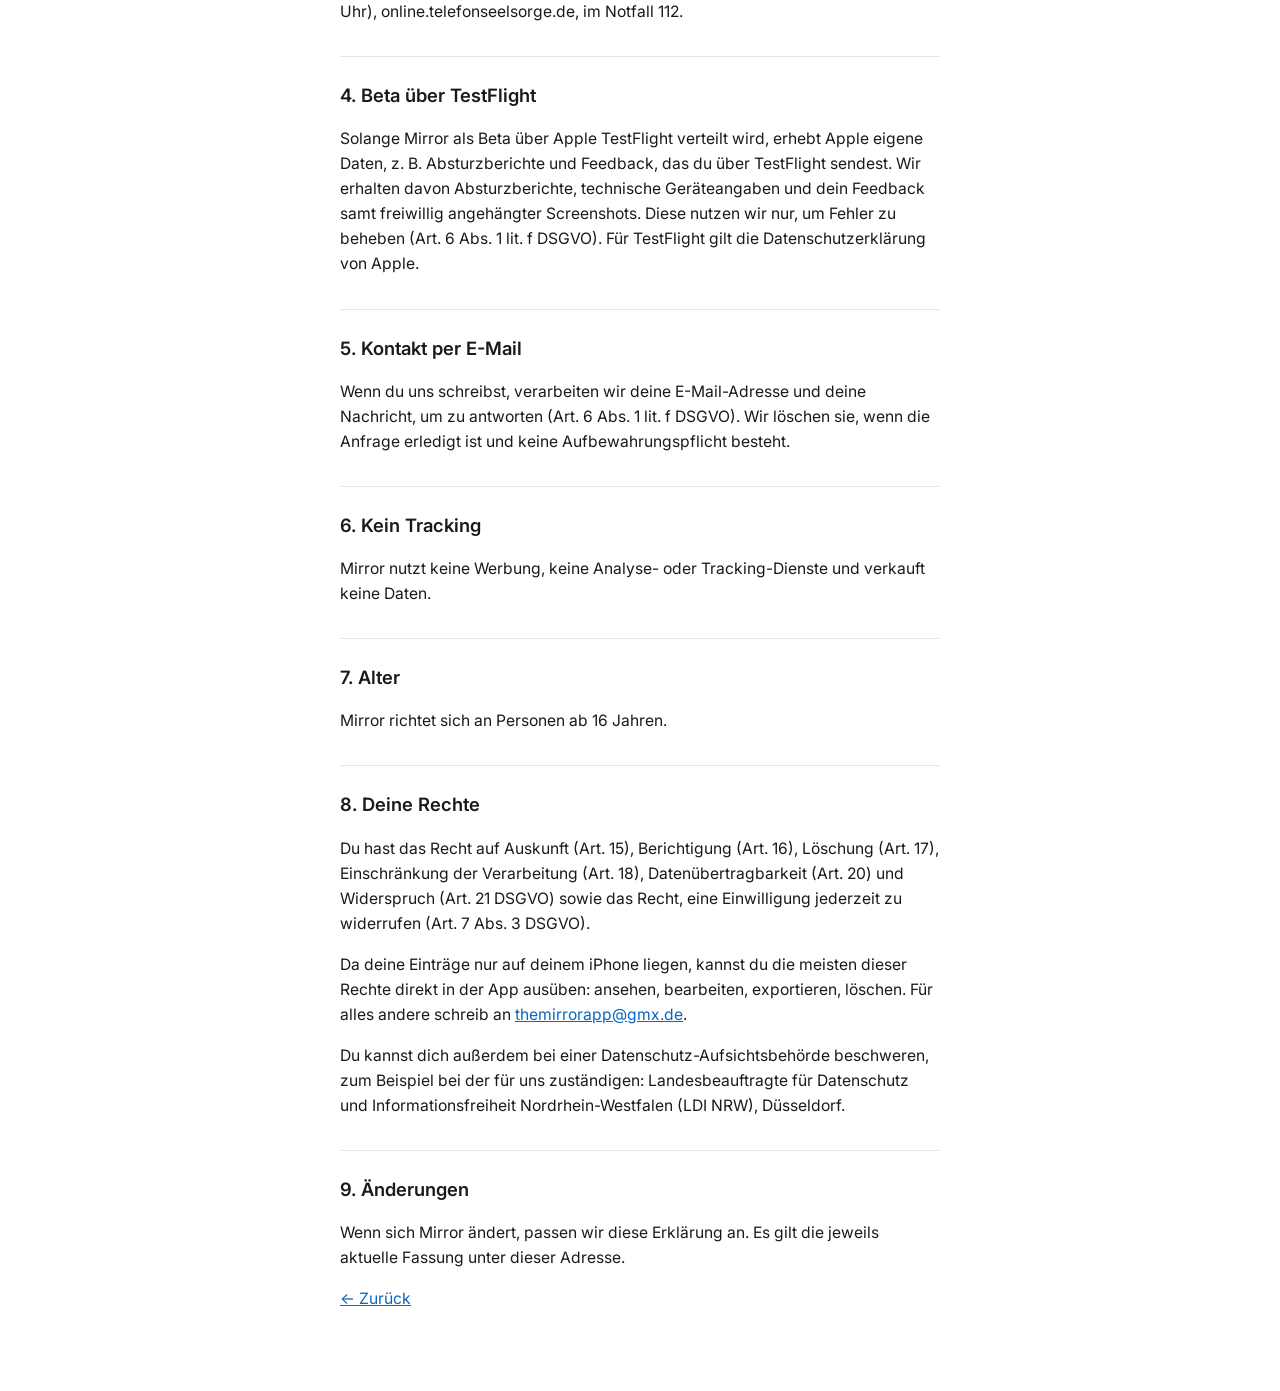
==== commit d66f2009: "Datenschutzerklärung: IP-Zählung ergänzt, Stand 13. Oktober 2026 Beschreibt die neue Pro-IP-Tageslim" ====
--- a/datenschutz.html
+++ b/datenschutz.html
@@ -12,7 +12,7 @@
 <body>
 <main>
   <h1>Datenschutzerklärung für Mirror</h1>
-  <p class="meta">Stand: 8. Oktober 2026</p>
+  <p class="meta">Stand: 13. Oktober 2026</p>
 
   <h2>Kurz gesagt</h2>
   <ul>
@@ -61,7 +61,9 @@
   <h3>Was passiert</h3>
   <p>Mirror kann dir in der Reflexion passende Fragen stellen und einen kurzen Spiegel deines Tages zeigen. Dafür werden an das KI-Modell Claude von Anthropic gesendet: deine Intention des Tages, deine Antwort, ob du sie umgesetzt hast, und deine Antworten in der laufenden Reflexion. Die Antwort wird an dein iPhone zurückgeschickt.</p>
   <p>Frühere Einträge, Notizen und Prinzipien werden nicht gesendet, ebenso kein Name und kein Konto. Technisch bedingt wird deine IP-Adresse beim Verbindungsaufbau verarbeitet.</p>
-  <p>Mit jeder Anfrage sendet die App eine zufällige Kennung, die nur für deine Installation erzeugt wird (Install-ID). Sie verrät nicht, wer du bist. Unser Server speichert sie zusammen mit einem Zähler höchstens 48 Stunden, um ein Tageslimit durchzusetzen und Missbrauch zu verhindern. Inhalte werden dabei nicht gespeichert. Rechtsgrundlage ist unser berechtigtes Interesse an einem sicheren und bezahlbaren Betrieb (Art. 6 Abs. 1 lit. f DSGVO).</p>
+  <p>Mit jeder Anfrage sendet die App eine zufällige Kennung, die nur für deine Installation erzeugt wird (Install-ID). Sie verrät nicht, wer du bist. Unser Server speichert sie zusammen mit einem Zähler höchstens 48 Stunden, um ein Tageslimit durchzusetzen und Missbrauch zu verhindern. Inhalte werden dabei nicht gespeichert.</p>
+  <p>Aus demselben Grund zählt unser Server Anfragen pro IP-Adresse. Dafür speichert er nie die IP-Adresse selbst, sondern nur einen pseudonymisierten Wert (Hash mit einem täglich neu erzeugten Zufallswert), zusammen mit einem Zähler, höchstens 48 Stunden.</p>
+  <p>Rechtsgrundlage für beides ist unser berechtigtes Interesse an einem sicheren und bezahlbaren Betrieb (Art. 6 Abs. 1 lit. f DSGVO).</p>
 
   <h3>Nur mit deiner Zustimmung</h3>
   <p>Die Funktion ist nur aktiv, wenn du vor deiner ersten Reflexion ausdrücklich zustimmst. Rechtsgrundlage ist deine Einwilligung nach Art. 6 Abs. 1 lit. a DSGVO und, weil Reflexionen Angaben zu Gesundheit oder Befinden enthalten können, Art. 9 Abs. 2 lit. a DSGVO.</p>
@@ -69,7 +71,7 @@
 
   <h3>Wer die Daten verarbeitet</h3>
   <ol>
-    <li><strong>Cloudflare, Inc.</strong>, San Francisco, USA. Unser Server (Cloudflare Worker) leitet die Anfrage an Anthropic weiter. Er speichert keine Inhalte, nur die Install-ID mit dem Zähler (siehe oben).</li>
+    <li><strong>Cloudflare, Inc.</strong>, San Francisco, USA. Unser Server (Cloudflare Worker) leitet die Anfrage an Anthropic weiter. Er speichert keine Inhalte, nur die Install-ID und den pseudonymisierten IP-Wert mit Zählern (siehe oben).</li>
     <li><strong>Anthropic PBC</strong>, San Francisco, USA. Anthropic erzeugt die Antwort. Anthropic löscht Eingaben und Antworten nach eigenen Angaben automatisch innerhalb von 30 Tagen. Länger nur, wenn es nötig ist, um die Nutzungsrichtlinien durchzusetzen oder gesetzliche Pflichten zu erfüllen. Die Inhalte werden nicht zum Training von KI-Modellen genutzt.</li>
   </ol>
   <p>Beide verarbeiten die Daten in unserem Auftrag (Art. 28 DSGVO). Die Übermittlung in die USA erfolgt auf Grundlage des EU-U.S. Data Privacy Framework, soweit der Anbieter zertifiziert ist, und im Übrigen auf Grundlage der EU-Standardvertragsklauseln (Art. 46 DSGVO).</p>
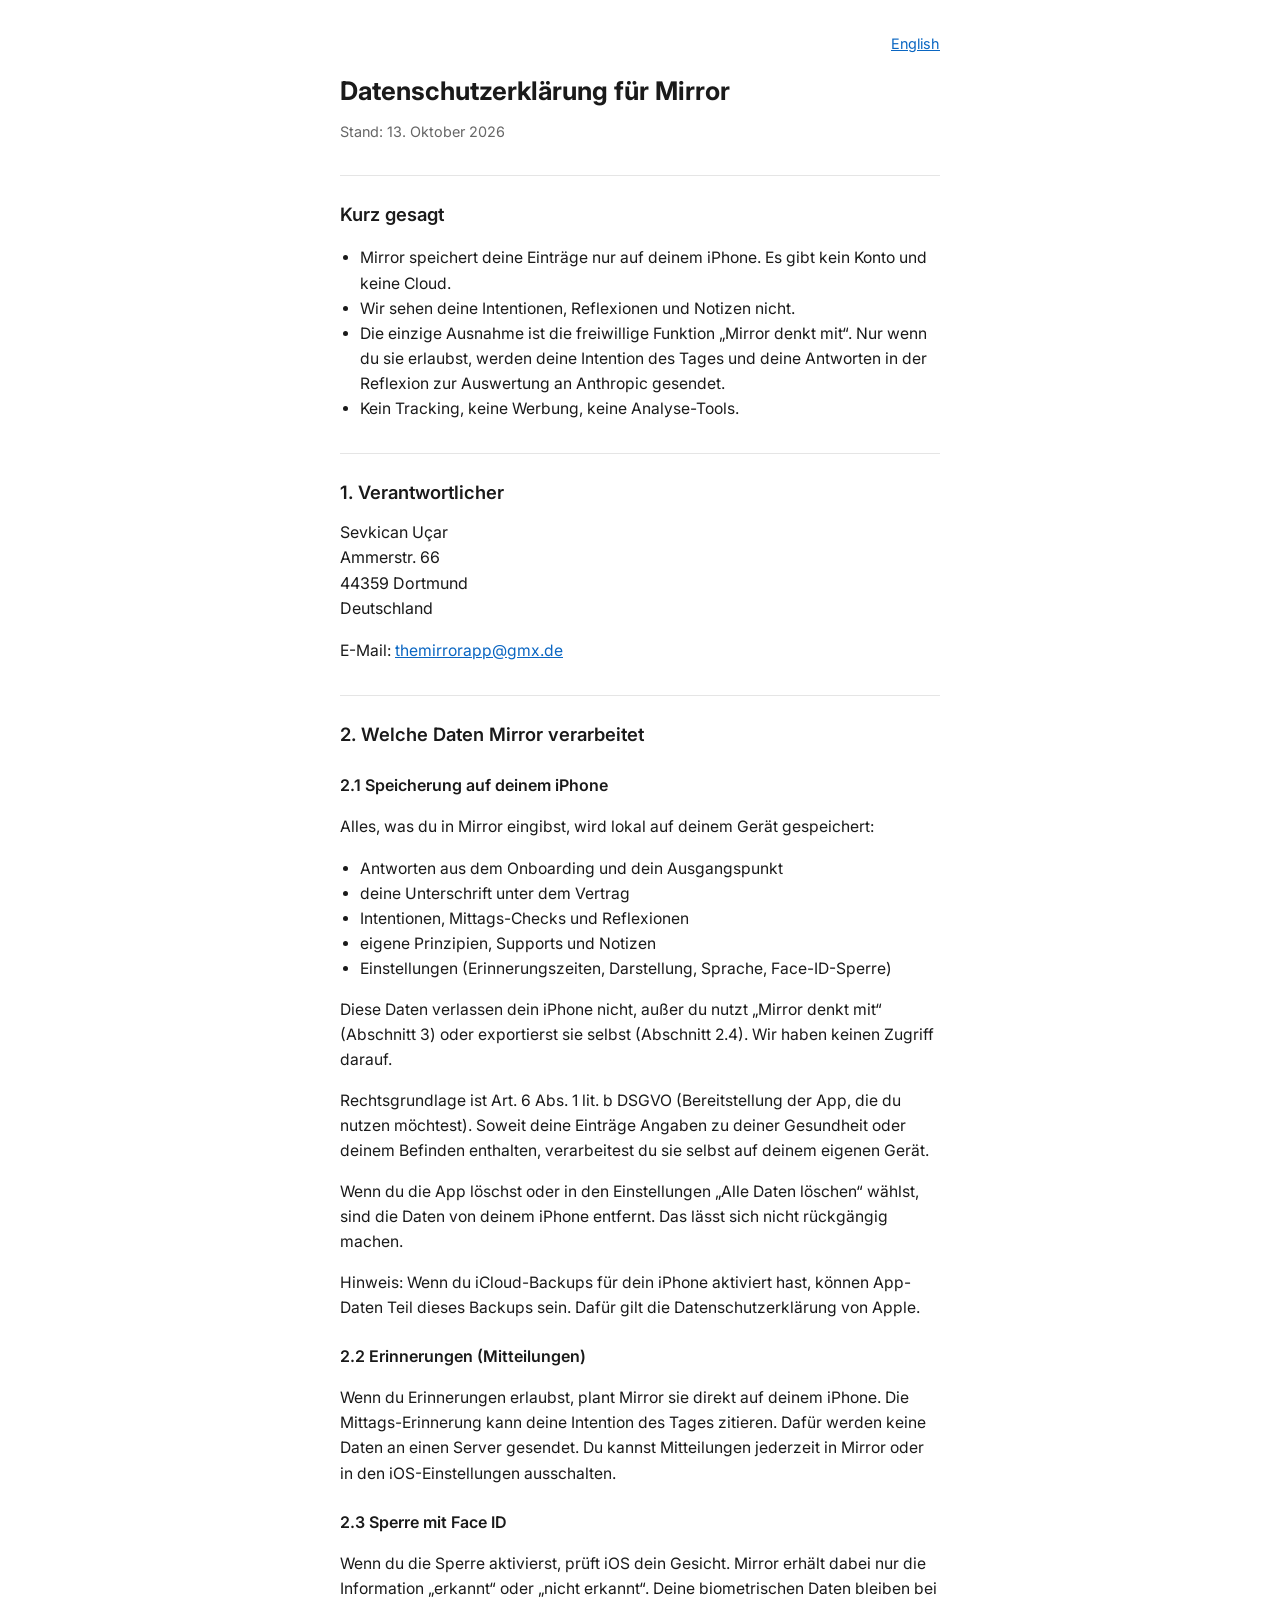
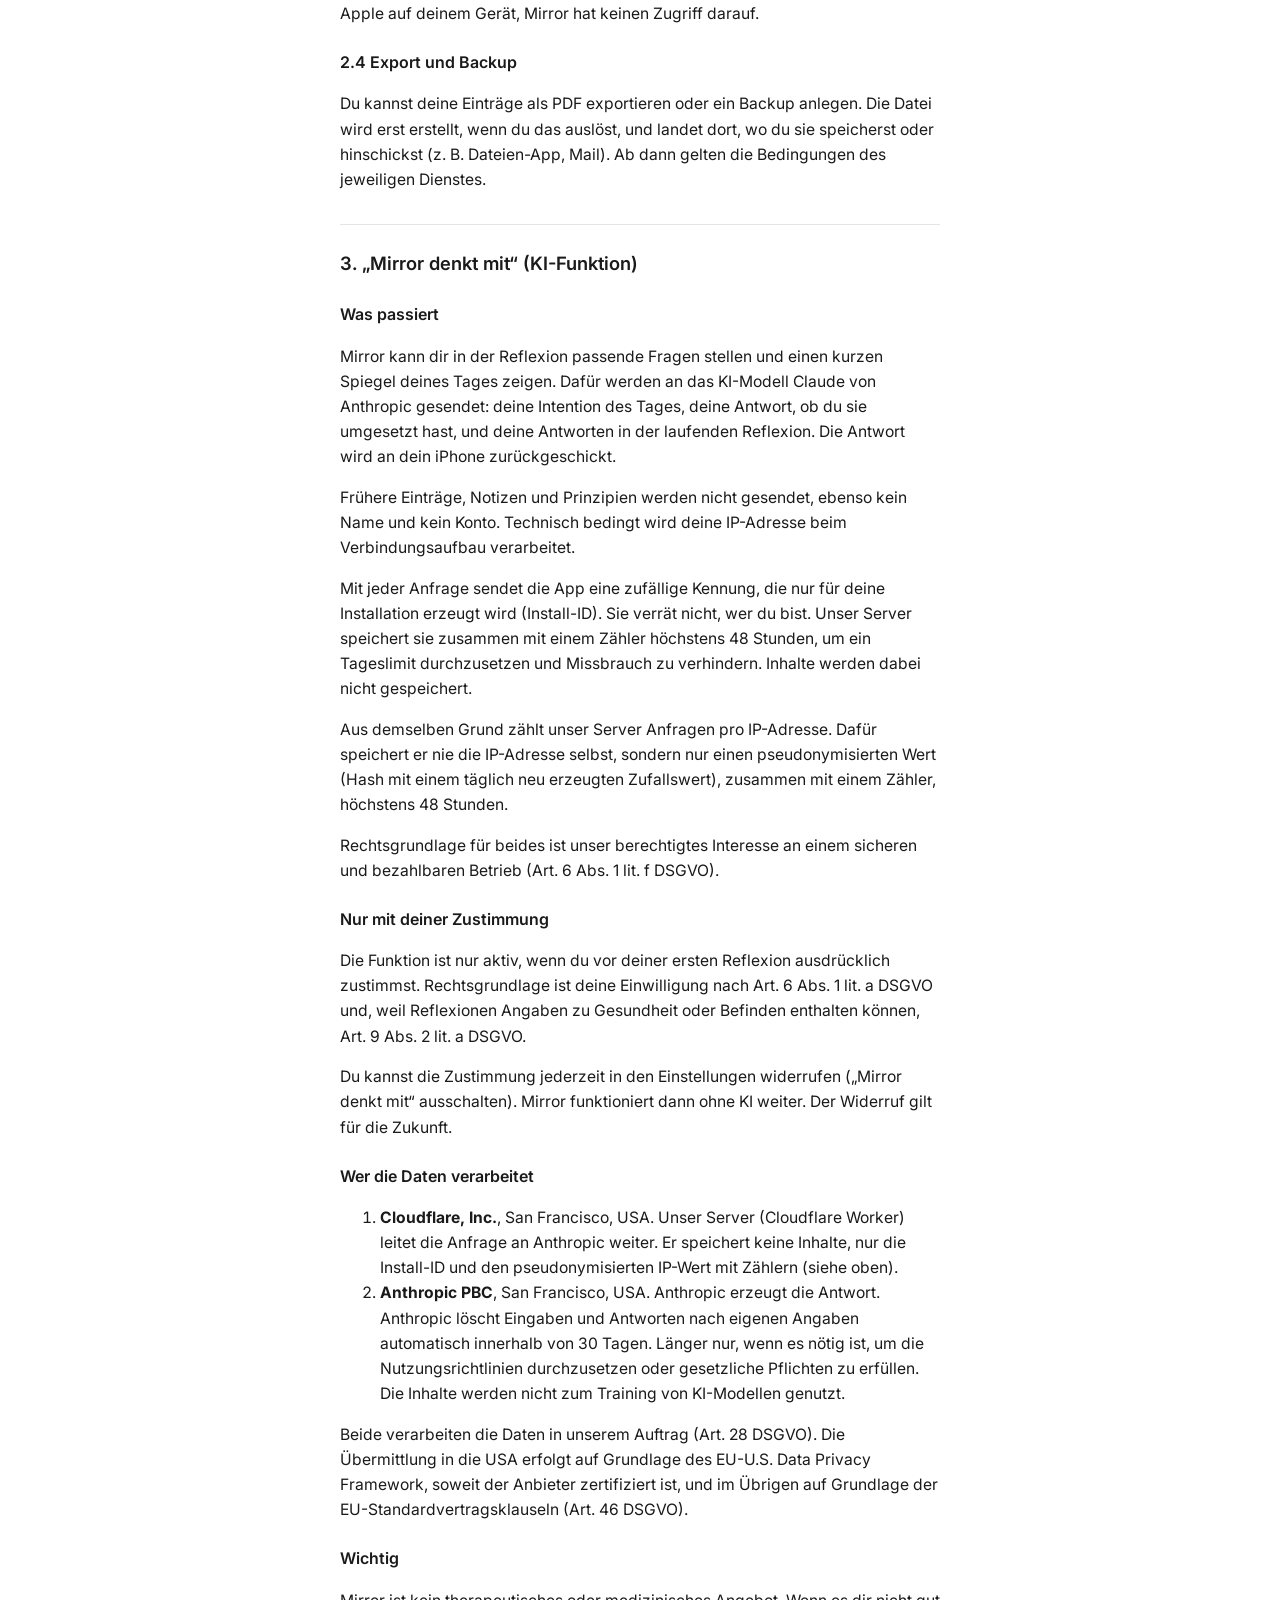
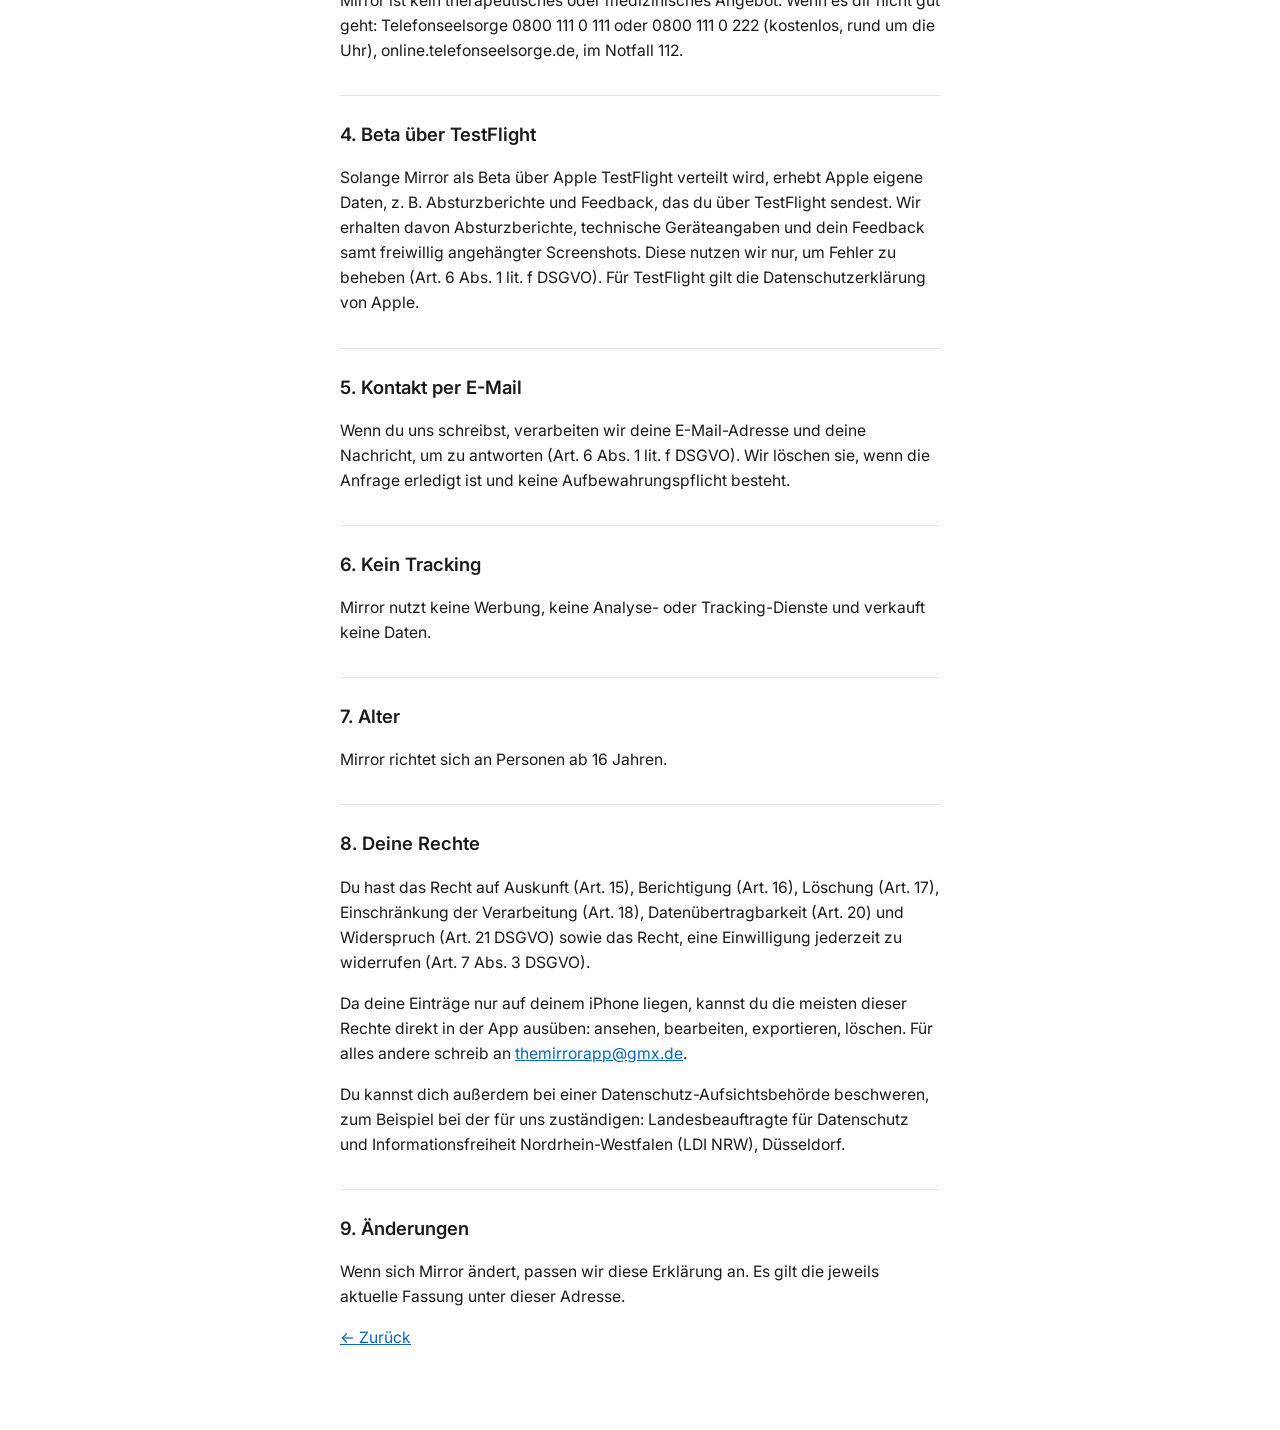
==== commit acf24032: "Englische Rechtstexte: Datenschutz und Impressum Co-Authored-By: Claude Sonnet 5 <noreply@anthropic." ====
--- a/datenschutz.html
+++ b/datenschutz.html
@@ -11,6 +11,7 @@
 </head>
 <body>
 <main>
+  <p class="lang-switch"><a href="datenschutz-en.html">English</a></p>
   <h1>Datenschutzerklärung für Mirror</h1>
   <p class="meta">Stand: 13. Oktober 2026</p>
 
--- a/style.css
+++ b/style.css
@@ -92,3 +92,9 @@
 address {
   font-style: normal;
 }
+
+.lang-switch {
+  text-align: right;
+  font-size: 0.9rem;
+  margin: 0 0 16px;
+}
